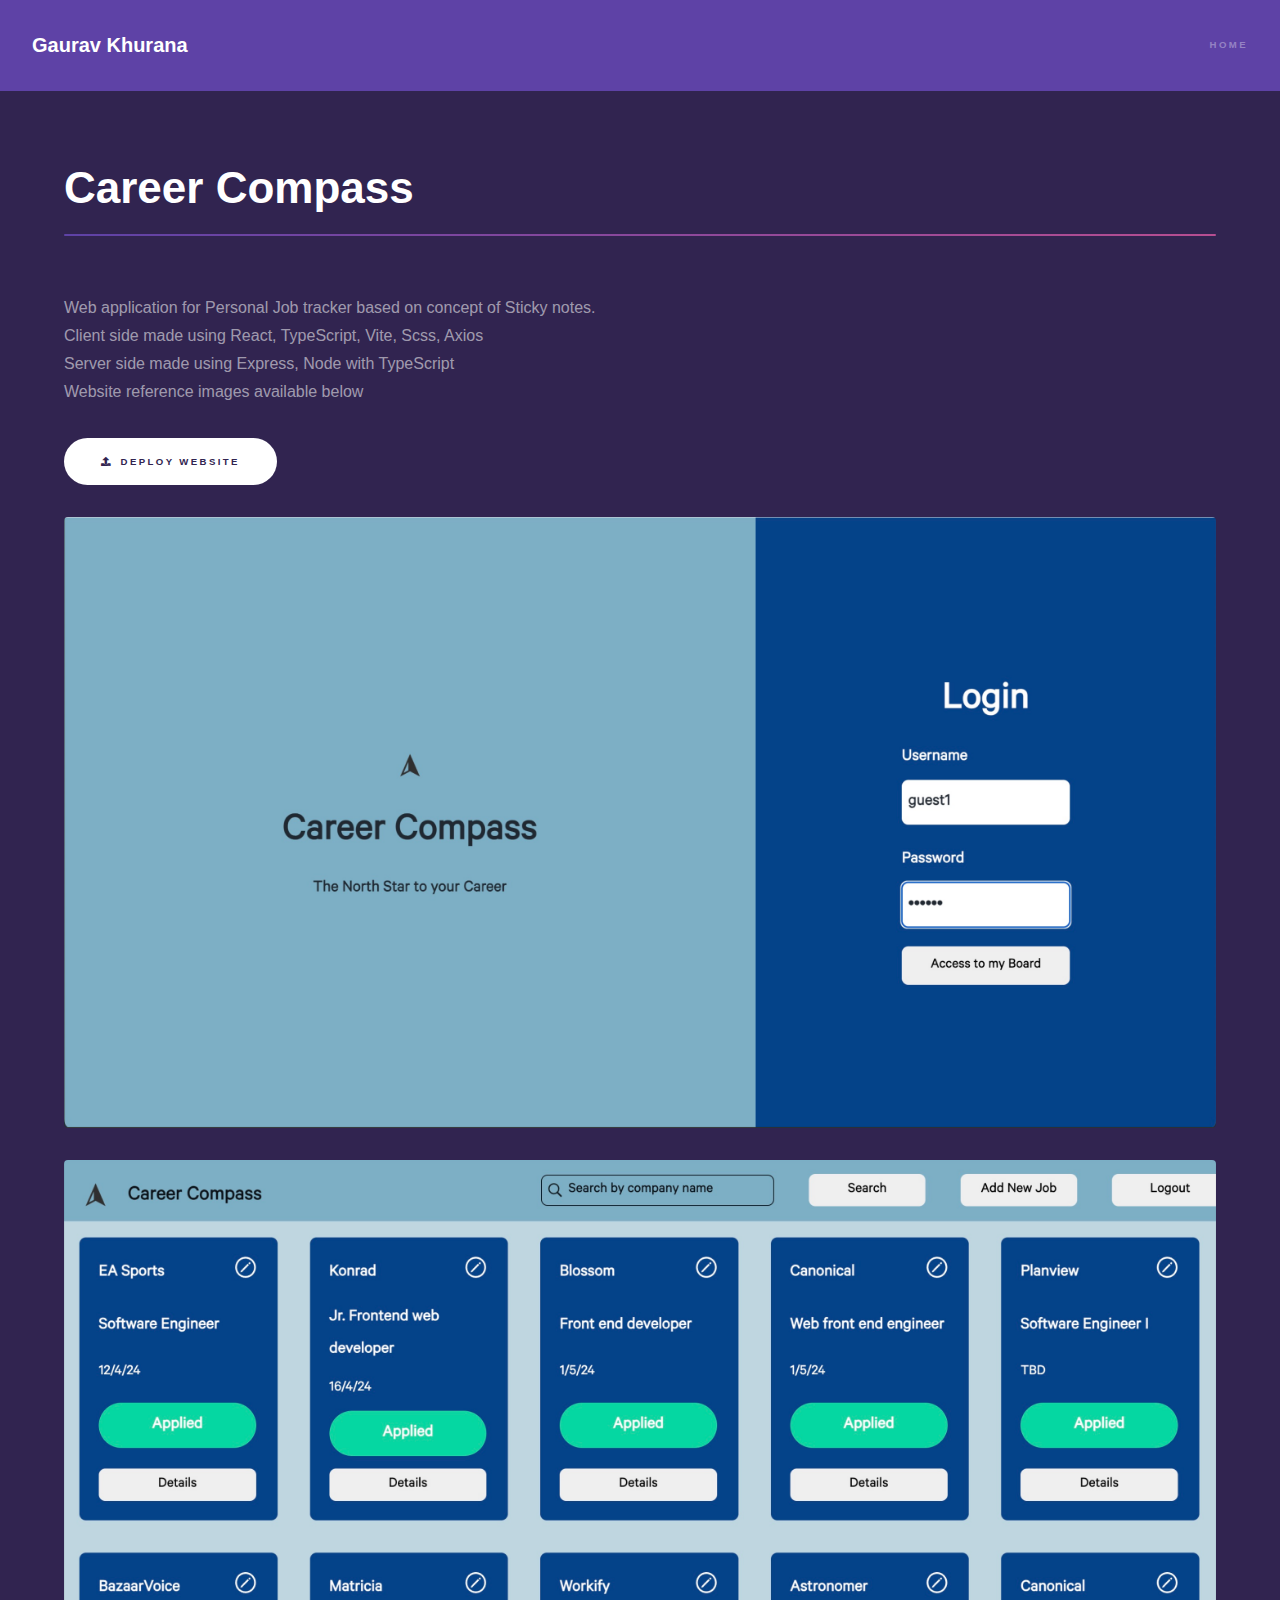
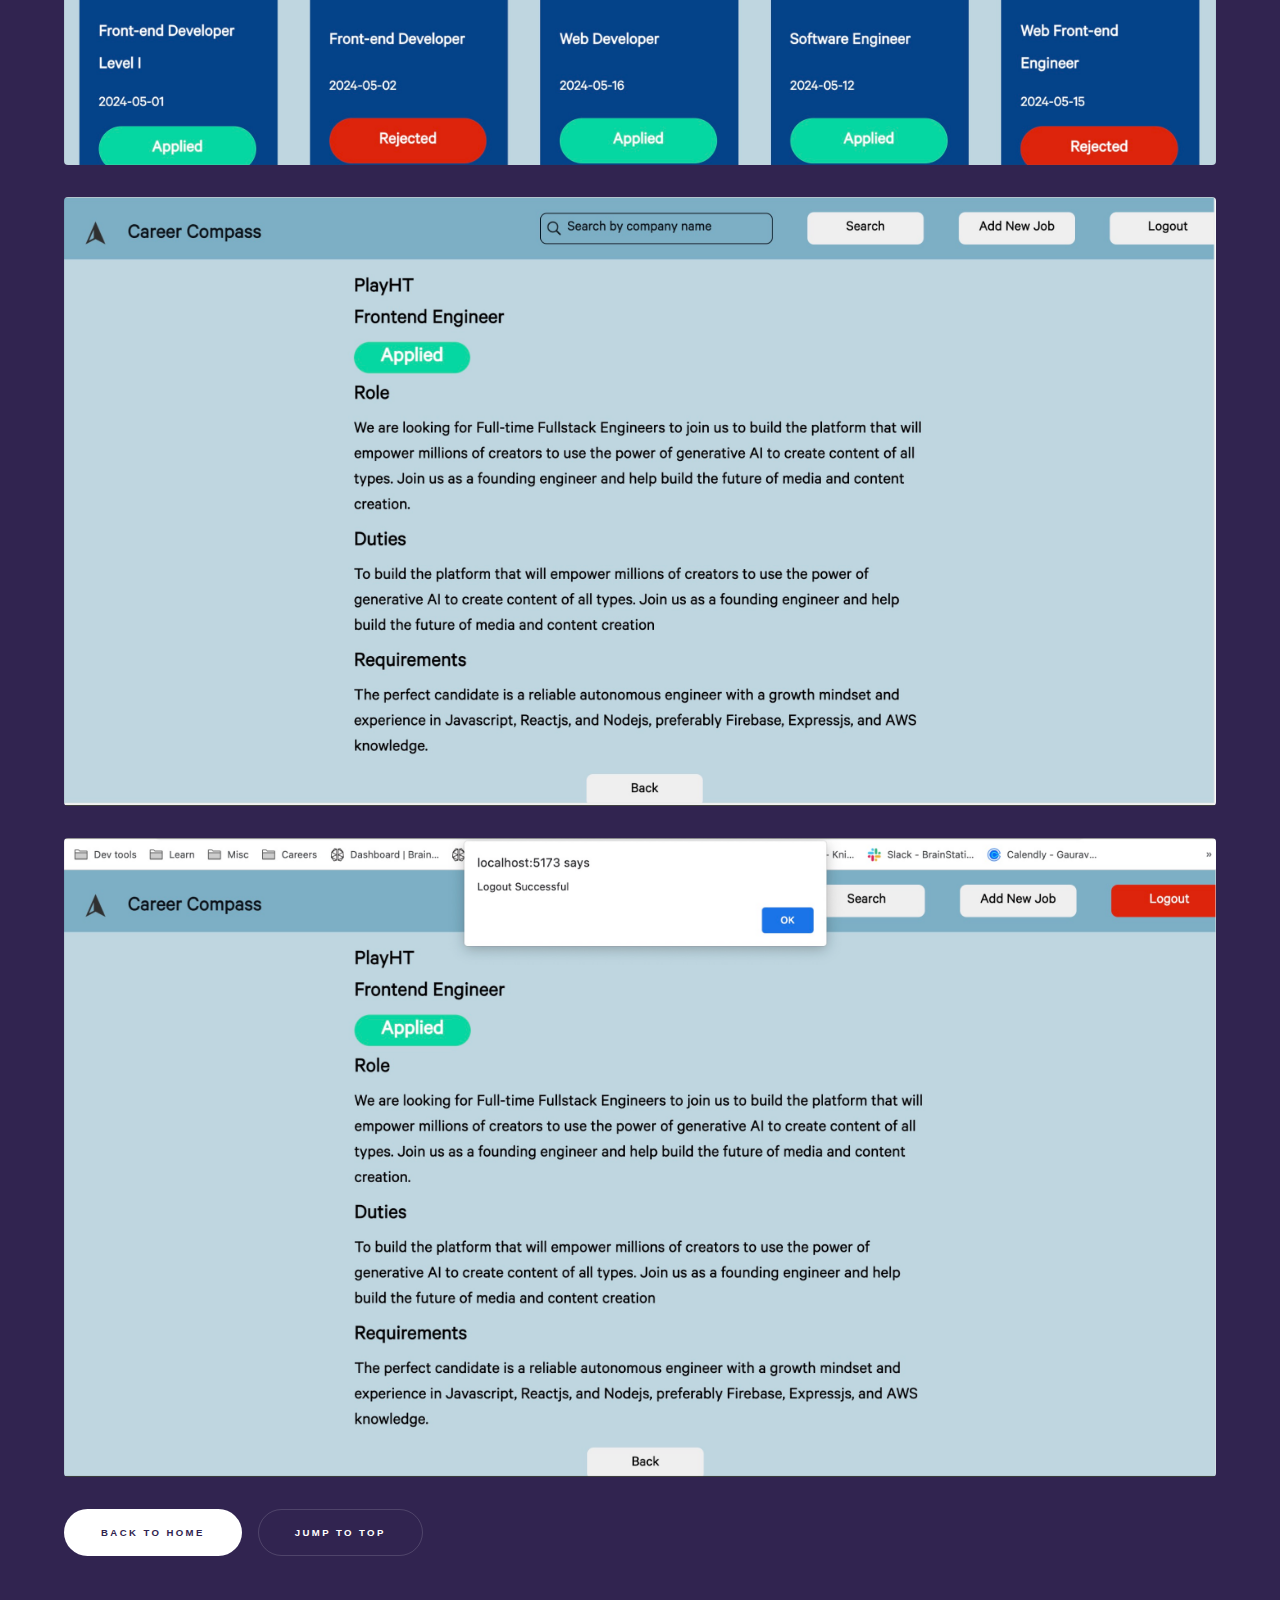
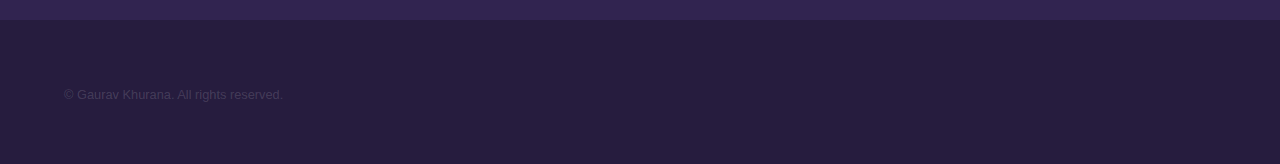
==== careercompass.html @ a0e5a4ed "Career compass details page DONE" ====
<!DOCTYPE html>
<!--
	Hyperspace by HTML5 UP
	html5up.net | @ajlkn
	Free for personal and commercial use under the CCA 3.0 license (html5up.net/license)
-->
<html>
  <head>
    <title>Gaurav Khurana</title>
    <meta charset="utf-8" />
    <meta
      name="viewport"
      content="width=device-width, initial-scale=1, user-scalable=no"
    />
    <link rel="stylesheet" href="assets/css/main.css" />
    <noscript
      ><link rel="stylesheet" href="assets/css/noscript.css"
    /></noscript>
  </head>
  <body class="is-preload">
    <!-- Header -->
    <header id="header">
      <a href="index.html" class="title">Gaurav Khurana</a>
      <nav>
        <ul>
          <li><a href="index.html">Home</a></li>
          <!-- <li><a href="generic.html" class="active">Generic</a></li>
          <li><a href="elements.html">Elements</a></li> -->
        </ul>
      </nav>
    </header>

    <!-- Wrapper -->
    <div id="wrapper">
      <!-- Main -->
      <section id="main" class="wrapper">
        <div class="inner">
          <h1 class="major">Career Compass</h1>
          <p>
            Web application for Personal Job tracker based on concept of Sticky
            notes. <br />
            Client side made using React, TypeScript, Vite, Scss, Axios<br />
            Server side made using Express, Node with TypeScript <br />
            Website reference images available below
            <!-- Viewable at https://thegamevault-nextjs.netlify.app/ -->
          </p>
          <!-- <p>
            Interdum et malesuada fames ac ante ipsum primis in faucibus.
            Pellentesque venenatis dolor imperdiet dolor mattis sagittis.
            Praesent rutrum sem diam, vitae egestas enim auctor sit amet.
            Pellentesque leo mauris, consectetur id ipsum sit amet, fersapien
            risus, commodo eget turpis at, elementum convallis elit.
            Pellentesque enim turpis, hendrerit tristique lorem ipsum dolor.
          </p> -->
          <ul class="actions">
            <!-- <li><a href="#" class="button primary icon solid fa-download">Icon</a></li> -->
            <li>
              <a href="#" class="button primary icon solid fa-upload"
                >Deploy Website</a
              >
            </li>
            <!-- <li><a href="#" class="button icon solid fa-save">Icon</a></li> -->
          </ul>
          <span class="image fit">
            <img
              src="images/CareerCompass Landing Page.png"
              alt="Career Compass Landing Page"
            />
          </span>
          <span class="image fit">
            <img
              src="images/CareerCompass Dashboard Page.png"
              alt="Career Compass Dashboard Page"
            />
          </span>
          <span class="image fit">
            <img
              src="images/CareerCompass Job Details Page.png"
              alt="Career Compass Job Details Page"
            />
          </span>
          <span class="image fit">
            <img
              src="images/CareerCompass Signout.png"
              alt="Career Compass Signout popup"
            />
          </span>
          <!-- <span class="image fit">
            <img
              src="images/TGV Xbox Product page 1.png"
              alt="TGV Xbox Product Page"
            />
          </span>
          <span class="image fit">
            <img
              src="images/TGV Xbox Product page 2.png"
              alt="TGV Xbox Product Page"
            />
          </span>
          <span class="image fit">
            <img
              src="images/TGV Product Details Page 1.png"
              alt="TGV Game Details Page"
            />
          </span>
          <span class="image fit">
            <img
              src="images/TGV Product Details Page 2.png"
              alt="TGV Game Details Page"
            />
          </span>
          <span class="image fit">
            <img src="images/TGV Checkout Page.png" alt="TGV Checkout Page" />
          </span>
          <span class="image fit">
            <img
              src="images/TGV Order Confirmation Page.png"
              alt="TGV Order Confirmation Page"
            />
          </span> -->

          <ul class="actions">
            <li>
              <a href="/index.html" class="button primary">Back to Home</a>
            </li>
            <li><a href="#main" class="button">Jump to Top</a></li>
          </ul>
        </div>
      </section>
    </div>

    <!-- Footer -->
    <footer id="footer" class="wrapper alt">
      <div class="inner">
        <ul class="menu">
          <li>&copy; Gaurav Khurana. All rights reserved.</li>
          <!-- <li>Design: <a href="http://html5up.net">HTML5 UP</a></li> -->
        </ul>
      </div>
    </footer>

    <!-- Scripts -->
    <script src="assets/js/jquery.min.js"></script>
    <script src="assets/js/jquery.scrollex.min.js"></script>
    <script src="assets/js/jquery.scrolly.min.js"></script>
    <script src="assets/js/browser.min.js"></script>
    <script src="assets/js/breakpoints.min.js"></script>
    <script src="assets/js/util.js"></script>
    <script src="assets/js/main.js"></script>
  </body>
</html>
---- assets/css/main.css ----
@import url(fontawesome-all.min.css);

/*
	Hyperspace by HTML5 UP
	html5up.net | @ajlkn
	Free for personal and commercial use under the CCA 3.0 license (html5up.net/license)
*/

html,
body,
div,
span,
applet,
object,
iframe,
h1,
h2,
h3,
h4,
h5,
h6,
p,
blockquote,
pre,
a,
abbr,
acronym,
address,
big,
cite,
code,
del,
dfn,
em,
img,
ins,
kbd,
q,
s,
samp,
small,
strike,
strong,
sub,
sup,
tt,
var,
b,
u,
i,
center,
dl,
dt,
dd,
ol,
ul,
li,
fieldset,
form,
label,
legend,
table,
caption,
tbody,
tfoot,
thead,
tr,
th,
td,
article,
aside,
canvas,
details,
embed,
figure,
figcaption,
footer,
header,
hgroup,
menu,
nav,
output,
ruby,
section,
summary,
time,
mark,
audio,
video {
  margin: 0;
  padding: 0;
  border: 0;
  font-size: 100%;
  font: inherit;
  vertical-align: baseline;
}

article,
aside,
details,
figcaption,
figure,
footer,
header,
hgroup,
menu,
nav,
section {
  display: block;
}

body {
  line-height: 1;
}

ol,
ul {
  list-style: none;
}

blockquote,
q {
  quotes: none;
}

blockquote:before,
blockquote:after,
q:before,
q:after {
  content: "";
  content: none;
}

table {
  border-collapse: collapse;
  border-spacing: 0;
}

body {
  -webkit-text-size-adjust: none;
}

mark {
  background-color: transparent;
  color: inherit;
}

input::-moz-focus-inner {
  border: 0;
  padding: 0;
}

input,
select,
textarea {
  -moz-appearance: none;
  -webkit-appearance: none;
  -ms-appearance: none;
  appearance: none;
}

/* Basic */

@-ms-viewport {
  width: device-width;
}

body {
  -ms-overflow-style: scrollbar;
}

@media screen and (max-width: 480px) {
  html,
  body {
    min-width: 320px;
  }
}

html {
  box-sizing: border-box;
}

*,
*:before,
*:after {
  box-sizing: inherit;
}

body {
  background: #312450;
}

body.is-preload *,
body.is-preload *:before,
body.is-preload *:after {
  -moz-animation: none !important;
  -webkit-animation: none !important;
  -ms-animation: none !important;
  animation: none !important;
  -moz-transition: none !important;
  -webkit-transition: none !important;
  -ms-transition: none !important;
  transition: none !important;
}

/* Type */

body,
input,
select,
textarea {
  color: rgba(255, 255, 255, 0.55);
  font-family: Arial, Helvetica, sans-serif;
  font-size: 16.5pt;
  font-weight: normal;
  line-height: 1.75;
}

@media screen and (max-width: 1680px) {
  body,
  input,
  select,
  textarea {
    font-size: 13pt;
  }
}

@media screen and (max-width: 1280px) {
  body,
  input,
  select,
  textarea {
    font-size: 12pt;
  }
}

@media screen and (max-width: 360px) {
  body,
  input,
  select,
  textarea {
    font-size: 11pt;
  }
}

a {
  -moz-transition: color 0.2s ease, border-bottom-color 0.2s ease;
  -webkit-transition: color 0.2s ease, border-bottom-color 0.2s ease;
  -ms-transition: color 0.2s ease, border-bottom-color 0.2s ease;
  transition: color 0.2s ease, border-bottom-color 0.2s ease;
  border-bottom: dotted 1px rgba(255, 255, 255, 0.35);
  color: inherit;
  text-decoration: none;
}

a:hover {
  border-bottom-color: transparent;
  color: #ffffff;
}

strong,
b {
  color: #ffffff;
  font-weight: bold;
}

em,
i {
  font-style: italic;
}

p {
  margin: 0 0 2em 0;
}

h1,
h2,
h3,
h4,
h5,
h6 {
  color: #ffffff;
  font-weight: bold;
  line-height: 1.5;
  margin: 0 0 0.5em 0;
}

h1 a,
h2 a,
h3 a,
h4 a,
h5 a,
h6 a {
  color: inherit;
  text-decoration: none;
}

h1 {
  font-size: 2.75em;
}

h1.major {
  margin: 0 0 1.3em 0;
  position: relative;
  padding-bottom: 0.35em;
}

h1.major:after {
  background-image: -moz-linear-gradient(to right, #5e42a6, #b74e91);
  background-image: -webkit-linear-gradient(to right, #5e42a6, #b74e91);
  background-image: -ms-linear-gradient(to right, #5e42a6, #b74e91);
  background-image: linear-gradient(to right, #5e42a6, #b74e91);
  -moz-transition: max-width 0.2s ease;
  -webkit-transition: max-width 0.2s ease;
  -ms-transition: max-width 0.2s ease;
  transition: max-width 0.2s ease;
  border-radius: 0.2em;
  bottom: 0;
  content: "";
  height: 0.05em;
  position: absolute;
  right: 0;
  width: 100%;
}

h2 {
  font-size: 1.75em;
}

h3 {
  font-size: 1.1em;
}

h4 {
  font-size: 1em;
}

h5 {
  font-size: 0.8em;
}

h6 {
  font-size: 0.6em;
}

@media screen and (max-width: 736px) {
  h1 {
    font-size: 2em;
  }

  h2 {
    font-size: 1.25em;
  }

  h3 {
    font-size: 1em;
  }

  h4 {
    font-size: 0.8em;
  }

  h5 {
    font-size: 0.6em;
  }

  h6 {
    font-size: 0.6em;
  }
}

sub {
  font-size: 0.8em;
  position: relative;
  top: 0.5em;
}

sup {
  font-size: 0.8em;
  position: relative;
  top: -0.5em;
}

blockquote {
  border-left: solid 4px rgba(255, 255, 255, 0.15);
  font-style: italic;
  margin: 0 0 2em 0;
  padding: 0.5em 0 0.5em 2em;
}

code {
  background: rgba(255, 255, 255, 0.05);
  border-radius: 0.25em;
  border: solid 1px rgba(255, 255, 255, 0.15);
  font-family: "Courier New", monospace;
  font-size: 0.9em;
  margin: 0 0.25em;
  padding: 0.25em 0.65em;
}

pre {
  -webkit-overflow-scrolling: touch;
  font-family: "Courier New", monospace;
  font-size: 0.9em;
  margin: 0 0 2em 0;
}

pre code {
  display: block;
  line-height: 1.75em;
  padding: 1em 1.5em;
  overflow-x: auto;
}

hr {
  border: 0;
  border-bottom: solid 1px rgba(255, 255, 255, 0.15);
  margin: 2em 0;
}

hr.major {
  margin: 3em 0;
}

.align-left {
  text-align: left;
}

.align-center {
  text-align: center;
}

.align-right {
  text-align: right;
}

/* Row */

.row {
  display: flex;
  flex-wrap: wrap;
  box-sizing: border-box;
  align-items: stretch;
}

.row > * {
  box-sizing: border-box;
}

.row.gtr-uniform > * > :last-child {
  margin-bottom: 0;
}

.row.aln-left {
  justify-content: flex-start;
}

.row.aln-center {
  justify-content: center;
}

.row.aln-right {
  justify-content: flex-end;
}

.row.aln-top {
  align-items: flex-start;
}

.row.aln-middle {
  align-items: center;
}

.row.aln-bottom {
  align-items: flex-end;
}

.row > .imp {
  order: -1;
}

.row > .col-1 {
  width: 8.33333%;
}

.row > .off-1 {
  margin-left: 8.33333%;
}

.row > .col-2 {
  width: 16.66667%;
}

.row > .off-2 {
  margin-left: 16.66667%;
}

.row > .col-3 {
  width: 25%;
}

.row > .off-3 {
  margin-left: 25%;
}

.row > .col-4 {
  width: 33.33333%;
}

.row > .off-4 {
  margin-left: 33.33333%;
}

.row > .col-5 {
  width: 41.66667%;
}

.row > .off-5 {
  margin-left: 41.66667%;
}

.row > .col-6 {
  width: 50%;
}

.row > .off-6 {
  margin-left: 50%;
}

.row > .col-7 {
  width: 58.33333%;
}

.row > .off-7 {
  margin-left: 58.33333%;
}

.row > .col-8 {
  width: 66.66667%;
}

.row > .off-8 {
  margin-left: 66.66667%;
}

.row > .col-9 {
  width: 75%;
}

.row > .off-9 {
  margin-left: 75%;
}

.row > .col-10 {
  width: 83.33333%;
}

.row > .off-10 {
  margin-left: 83.33333%;
}

.row > .col-11 {
  width: 91.66667%;
}

.row > .off-11 {
  margin-left: 91.66667%;
}

.row > .col-12 {
  width: 100%;
}

.row > .off-12 {
  margin-left: 100%;
}

.row.gtr-0 {
  margin-top: 0;
  margin-left: 0em;
}

.row.gtr-0 > * {
  padding: 0 0 0 0em;
}

.row.gtr-0.gtr-uniform {
  margin-top: 0em;
}

.row.gtr-0.gtr-uniform > * {
  padding-top: 0em;
}

.row.gtr-25 {
  margin-top: 0;
  margin-left: -0.375em;
}

.row.gtr-25 > * {
  padding: 0 0 0 0.375em;
}

.row.gtr-25.gtr-uniform {
  margin-top: -0.375em;
}

.row.gtr-25.gtr-uniform > * {
  padding-top: 0.375em;
}

.row.gtr-50 {
  margin-top: 0;
  margin-left: -0.75em;
}

.row.gtr-50 > * {
  padding: 0 0 0 0.75em;
}

.row.gtr-50.gtr-uniform {
  margin-top: -0.75em;
}

.row.gtr-50.gtr-uniform > * {
  padding-top: 0.75em;
}

.row {
  margin-top: 0;
  margin-left: -1.5em;
}

.row > * {
  padding: 0 0 0 1.5em;
}

.row.gtr-uniform {
  margin-top: -1.5em;
}

.row.gtr-uniform > * {
  padding-top: 1.5em;
}

.row.gtr-150 {
  margin-top: 0;
  margin-left: -2.25em;
}

.row.gtr-150 > * {
  padding: 0 0 0 2.25em;
}

.row.gtr-150.gtr-uniform {
  margin-top: -2.25em;
}

.row.gtr-150.gtr-uniform > * {
  padding-top: 2.25em;
}

.row.gtr-200 {
  margin-top: 0;
  margin-left: -3em;
}

.row.gtr-200 > * {
  padding: 0 0 0 3em;
}

.row.gtr-200.gtr-uniform {
  margin-top: -3em;
}

.row.gtr-200.gtr-uniform > * {
  padding-top: 3em;
}

@media screen and (max-width: 1680px) {
  .row {
    display: flex;
    flex-wrap: wrap;
    box-sizing: border-box;
    align-items: stretch;
  }

  .row > * {
    box-sizing: border-box;
  }

  .row.gtr-uniform > * > :last-child {
    margin-bottom: 0;
  }

  .row.aln-left {
    justify-content: flex-start;
  }

  .row.aln-center {
    justify-content: center;
  }

  .row.aln-right {
    justify-content: flex-end;
  }

  .row.aln-top {
    align-items: flex-start;
  }

  .row.aln-middle {
    align-items: center;
  }

  .row.aln-bottom {
    align-items: flex-end;
  }

  .row > .imp-xlarge {
    order: -1;
  }

  .row > .col-1-xlarge {
    width: 8.33333%;
  }

  .row > .off-1-xlarge {
    margin-left: 8.33333%;
  }

  .row > .col-2-xlarge {
    width: 16.66667%;
  }

  .row > .off-2-xlarge {
    margin-left: 16.66667%;
  }

  .row > .col-3-xlarge {
    width: 25%;
  }

  .row > .off-3-xlarge {
    margin-left: 25%;
  }

  .row > .col-4-xlarge {
    width: 33.33333%;
  }

  .row > .off-4-xlarge {
    margin-left: 33.33333%;
  }

  .row > .col-5-xlarge {
    width: 41.66667%;
  }

  .row > .off-5-xlarge {
    margin-left: 41.66667%;
  }

  .row > .col-6-xlarge {
    width: 50%;
  }

  .row > .off-6-xlarge {
    margin-left: 50%;
  }

  .row > .col-7-xlarge {
    width: 58.33333%;
  }

  .row > .off-7-xlarge {
    margin-left: 58.33333%;
  }

  .row > .col-8-xlarge {
    width: 66.66667%;
  }

  .row > .off-8-xlarge {
    margin-left: 66.66667%;
  }

  .row > .col-9-xlarge {
    width: 75%;
  }

  .row > .off-9-xlarge {
    margin-left: 75%;
  }

  .row > .col-10-xlarge {
    width: 83.33333%;
  }

  .row > .off-10-xlarge {
    margin-left: 83.33333%;
  }

  .row > .col-11-xlarge {
    width: 91.66667%;
  }

  .row > .off-11-xlarge {
    margin-left: 91.66667%;
  }

  .row > .col-12-xlarge {
    width: 100%;
  }

  .row > .off-12-xlarge {
    margin-left: 100%;
  }

  .row.gtr-0 {
    margin-top: 0;
    margin-left: 0em;
  }

  .row.gtr-0 > * {
    padding: 0 0 0 0em;
  }

  .row.gtr-0.gtr-uniform {
    margin-top: 0em;
  }

  .row.gtr-0.gtr-uniform > * {
    padding-top: 0em;
  }

  .row.gtr-25 {
    margin-top: 0;
    margin-left: -0.375em;
  }

  .row.gtr-25 > * {
    padding: 0 0 0 0.375em;
  }

  .row.gtr-25.gtr-uniform {
    margin-top: -0.375em;
  }

  .row.gtr-25.gtr-uniform > * {
    padding-top: 0.375em;
  }

  .row.gtr-50 {
    margin-top: 0;
    margin-left: -0.75em;
  }

  .row.gtr-50 > * {
    padding: 0 0 0 0.75em;
  }

  .row.gtr-50.gtr-uniform {
    margin-top: -0.75em;
  }

  .row.gtr-50.gtr-uniform > * {
    padding-top: 0.75em;
  }

  .row {
    margin-top: 0;
    margin-left: -1.5em;
  }

  .row > * {
    padding: 0 0 0 1.5em;
  }

  .row.gtr-uniform {
    margin-top: -1.5em;
  }

  .row.gtr-uniform > * {
    padding-top: 1.5em;
  }

  .row.gtr-150 {
    margin-top: 0;
    margin-left: -2.25em;
  }

  .row.gtr-150 > * {
    padding: 0 0 0 2.25em;
  }

  .row.gtr-150.gtr-uniform {
    margin-top: -2.25em;
  }

  .row.gtr-150.gtr-uniform > * {
    padding-top: 2.25em;
  }

  .row.gtr-200 {
    margin-top: 0;
    margin-left: -3em;
  }

  .row.gtr-200 > * {
    padding: 0 0 0 3em;
  }

  .row.gtr-200.gtr-uniform {
    margin-top: -3em;
  }

  .row.gtr-200.gtr-uniform > * {
    padding-top: 3em;
  }
}

@media screen and (max-width: 1280px) {
  .row {
    display: flex;
    flex-wrap: wrap;
    box-sizing: border-box;
    align-items: stretch;
  }

  .row > * {
    box-sizing: border-box;
  }

  .row.gtr-uniform > * > :last-child {
    margin-bottom: 0;
  }

  .row.aln-left {
    justify-content: flex-start;
  }

  .row.aln-center {
    justify-content: center;
  }

  .row.aln-right {
    justify-content: flex-end;
  }

  .row.aln-top {
    align-items: flex-start;
  }

  .row.aln-middle {
    align-items: center;
  }

  .row.aln-bottom {
    align-items: flex-end;
  }

  .row > .imp-large {
    order: -1;
  }

  .row > .col-1-large {
    width: 8.33333%;
  }

  .row > .off-1-large {
    margin-left: 8.33333%;
  }

  .row > .col-2-large {
    width: 16.66667%;
  }

  .row > .off-2-large {
    margin-left: 16.66667%;
  }

  .row > .col-3-large {
    width: 25%;
  }

  .row > .off-3-large {
    margin-left: 25%;
  }

  .row > .col-4-large {
    width: 33.33333%;
  }

  .row > .off-4-large {
    margin-left: 33.33333%;
  }

  .row > .col-5-large {
    width: 41.66667%;
  }

  .row > .off-5-large {
    margin-left: 41.66667%;
  }

  .row > .col-6-large {
    width: 50%;
  }

  .row > .off-6-large {
    margin-left: 50%;
  }

  .row > .col-7-large {
    width: 58.33333%;
  }

  .row > .off-7-large {
    margin-left: 58.33333%;
  }

  .row > .col-8-large {
    width: 66.66667%;
  }

  .row > .off-8-large {
    margin-left: 66.66667%;
  }

  .row > .col-9-large {
    width: 75%;
  }

  .row > .off-9-large {
    margin-left: 75%;
  }

  .row > .col-10-large {
    width: 83.33333%;
  }

  .row > .off-10-large {
    margin-left: 83.33333%;
  }

  .row > .col-11-large {
    width: 91.66667%;
  }

  .row > .off-11-large {
    margin-left: 91.66667%;
  }

  .row > .col-12-large {
    width: 100%;
  }

  .row > .off-12-large {
    margin-left: 100%;
  }

  .row.gtr-0 {
    margin-top: 0;
    margin-left: 0em;
  }

  .row.gtr-0 > * {
    padding: 0 0 0 0em;
  }

  .row.gtr-0.gtr-uniform {
    margin-top: 0em;
  }

  .row.gtr-0.gtr-uniform > * {
    padding-top: 0em;
  }

  .row.gtr-25 {
    margin-top: 0;
    margin-left: -0.375em;
  }

  .row.gtr-25 > * {
    padding: 0 0 0 0.375em;
  }

  .row.gtr-25.gtr-uniform {
    margin-top: -0.375em;
  }

  .row.gtr-25.gtr-uniform > * {
    padding-top: 0.375em;
  }

  .row.gtr-50 {
    margin-top: 0;
    margin-left: -0.75em;
  }

  .row.gtr-50 > * {
    padding: 0 0 0 0.75em;
  }

  .row.gtr-50.gtr-uniform {
    margin-top: -0.75em;
  }

  .row.gtr-50.gtr-uniform > * {
    padding-top: 0.75em;
  }

  .row {
    margin-top: 0;
    margin-left: -1.5em;
  }

  .row > * {
    padding: 0 0 0 1.5em;
  }

  .row.gtr-uniform {
    margin-top: -1.5em;
  }

  .row.gtr-uniform > * {
    padding-top: 1.5em;
  }

  .row.gtr-150 {
    margin-top: 0;
    margin-left: -2.25em;
  }

  .row.gtr-150 > * {
    padding: 0 0 0 2.25em;
  }

  .row.gtr-150.gtr-uniform {
    margin-top: -2.25em;
  }

  .row.gtr-150.gtr-uniform > * {
    padding-top: 2.25em;
  }

  .row.gtr-200 {
    margin-top: 0;
    margin-left: -3em;
  }

  .row.gtr-200 > * {
    padding: 0 0 0 3em;
  }

  .row.gtr-200.gtr-uniform {
    margin-top: -3em;
  }

  .row.gtr-200.gtr-uniform > * {
    padding-top: 3em;
  }
}

@media screen and (max-width: 980px) {
  .row {
    display: flex;
    flex-wrap: wrap;
    box-sizing: border-box;
    align-items: stretch;
  }

  .row > * {
    box-sizing: border-box;
  }

  .row.gtr-uniform > * > :last-child {
    margin-bottom: 0;
  }

  .row.aln-left {
    justify-content: flex-start;
  }

  .row.aln-center {
    justify-content: center;
  }

  .row.aln-right {
    justify-content: flex-end;
  }

  .row.aln-top {
    align-items: flex-start;
  }

  .row.aln-middle {
    align-items: center;
  }

  .row.aln-bottom {
    align-items: flex-end;
  }

  .row > .imp-medium {
    order: -1;
  }

  .row > .col-1-medium {
    width: 8.33333%;
  }

  .row > .off-1-medium {
    margin-left: 8.33333%;
  }

  .row > .col-2-medium {
    width: 16.66667%;
  }

  .row > .off-2-medium {
    margin-left: 16.66667%;
  }

  .row > .col-3-medium {
    width: 25%;
  }

  .row > .off-3-medium {
    margin-left: 25%;
  }

  .row > .col-4-medium {
    width: 33.33333%;
  }

  .row > .off-4-medium {
    margin-left: 33.33333%;
  }

  .row > .col-5-medium {
    width: 41.66667%;
  }

  .row > .off-5-medium {
    margin-left: 41.66667%;
  }

  .row > .col-6-medium {
    width: 50%;
  }

  .row > .off-6-medium {
    margin-left: 50%;
  }

  .row > .col-7-medium {
    width: 58.33333%;
  }

  .row > .off-7-medium {
    margin-left: 58.33333%;
  }

  .row > .col-8-medium {
    width: 66.66667%;
  }

  .row > .off-8-medium {
    margin-left: 66.66667%;
  }

  .row > .col-9-medium {
    width: 75%;
  }

  .row > .off-9-medium {
    margin-left: 75%;
  }

  .row > .col-10-medium {
    width: 83.33333%;
  }

  .row > .off-10-medium {
    margin-left: 83.33333%;
  }

  .row > .col-11-medium {
    width: 91.66667%;
  }

  .row > .off-11-medium {
    margin-left: 91.66667%;
  }

  .row > .col-12-medium {
    width: 100%;
  }

  .row > .off-12-medium {
    margin-left: 100%;
  }

  .row.gtr-0 {
    margin-top: 0;
    margin-left: 0em;
  }

  .row.gtr-0 > * {
    padding: 0 0 0 0em;
  }

  .row.gtr-0.gtr-uniform {
    margin-top: 0em;
  }

  .row.gtr-0.gtr-uniform > * {
    padding-top: 0em;
  }

  .row.gtr-25 {
    margin-top: 0;
    margin-left: -0.375em;
  }

  .row.gtr-25 > * {
    padding: 0 0 0 0.375em;
  }

  .row.gtr-25.gtr-uniform {
    margin-top: -0.375em;
  }

  .row.gtr-25.gtr-uniform > * {
    padding-top: 0.375em;
  }

  .row.gtr-50 {
    margin-top: 0;
    margin-left: -0.75em;
  }

  .row.gtr-50 > * {
    padding: 0 0 0 0.75em;
  }

  .row.gtr-50.gtr-uniform {
    margin-top: -0.75em;
  }

  .row.gtr-50.gtr-uniform > * {
    padding-top: 0.75em;
  }

  .row {
    margin-top: 0;
    margin-left: -1.5em;
  }

  .row > * {
    padding: 0 0 0 1.5em;
  }

  .row.gtr-uniform {
    margin-top: -1.5em;
  }

  .row.gtr-uniform > * {
    padding-top: 1.5em;
  }

  .row.gtr-150 {
    margin-top: 0;
    margin-left: -2.25em;
  }

  .row.gtr-150 > * {
    padding: 0 0 0 2.25em;
  }

  .row.gtr-150.gtr-uniform {
    margin-top: -2.25em;
  }

  .row.gtr-150.gtr-uniform > * {
    padding-top: 2.25em;
  }

  .row.gtr-200 {
    margin-top: 0;
    margin-left: -3em;
  }

  .row.gtr-200 > * {
    padding: 0 0 0 3em;
  }

  .row.gtr-200.gtr-uniform {
    margin-top: -3em;
  }

  .row.gtr-200.gtr-uniform > * {
    padding-top: 3em;
  }
}

@media screen and (max-width: 736px) {
  .row {
    display: flex;
    flex-wrap: wrap;
    box-sizing: border-box;
    align-items: stretch;
  }

  .row > * {
    box-sizing: border-box;
  }

  .row.gtr-uniform > * > :last-child {
    margin-bottom: 0;
  }

  .row.aln-left {
    justify-content: flex-start;
  }

  .row.aln-center {
    justify-content: center;
  }

  .row.aln-right {
    justify-content: flex-end;
  }

  .row.aln-top {
    align-items: flex-start;
  }

  .row.aln-middle {
    align-items: center;
  }

  .row.aln-bottom {
    align-items: flex-end;
  }

  .row > .imp-small {
    order: -1;
  }

  .row > .col-1-small {
    width: 8.33333%;
  }

  .row > .off-1-small {
    margin-left: 8.33333%;
  }

  .row > .col-2-small {
    width: 16.66667%;
  }

  .row > .off-2-small {
    margin-left: 16.66667%;
  }

  .row > .col-3-small {
    width: 25%;
  }

  .row > .off-3-small {
    margin-left: 25%;
  }

  .row > .col-4-small {
    width: 33.33333%;
  }

  .row > .off-4-small {
    margin-left: 33.33333%;
  }

  .row > .col-5-small {
    width: 41.66667%;
  }

  .row > .off-5-small {
    margin-left: 41.66667%;
  }

  .row > .col-6-small {
    width: 50%;
  }

  .row > .off-6-small {
    margin-left: 50%;
  }

  .row > .col-7-small {
    width: 58.33333%;
  }

  .row > .off-7-small {
    margin-left: 58.33333%;
  }

  .row > .col-8-small {
    width: 66.66667%;
  }

  .row > .off-8-small {
    margin-left: 66.66667%;
  }

  .row > .col-9-small {
    width: 75%;
  }

  .row > .off-9-small {
    margin-left: 75%;
  }

  .row > .col-10-small {
    width: 83.33333%;
  }

  .row > .off-10-small {
    margin-left: 83.33333%;
  }

  .row > .col-11-small {
    width: 91.66667%;
  }

  .row > .off-11-small {
    margin-left: 91.66667%;
  }

  .row > .col-12-small {
    width: 100%;
  }

  .row > .off-12-small {
    margin-left: 100%;
  }

  .row.gtr-0 {
    margin-top: 0;
    margin-left: 0em;
  }

  .row.gtr-0 > * {
    padding: 0 0 0 0em;
  }

  .row.gtr-0.gtr-uniform {
    margin-top: 0em;
  }

  .row.gtr-0.gtr-uniform > * {
    padding-top: 0em;
  }

  .row.gtr-25 {
    margin-top: 0;
    margin-left: -0.375em;
  }

  .row.gtr-25 > * {
    padding: 0 0 0 0.375em;
  }

  .row.gtr-25.gtr-uniform {
    margin-top: -0.375em;
  }

  .row.gtr-25.gtr-uniform > * {
    padding-top: 0.375em;
  }

  .row.gtr-50 {
    margin-top: 0;
    margin-left: -0.75em;
  }

  .row.gtr-50 > * {
    padding: 0 0 0 0.75em;
  }

  .row.gtr-50.gtr-uniform {
    margin-top: -0.75em;
  }

  .row.gtr-50.gtr-uniform > * {
    padding-top: 0.75em;
  }

  .row {
    margin-top: 0;
    margin-left: -1.5em;
  }

  .row > * {
    padding: 0 0 0 1.5em;
  }

  .row.gtr-uniform {
    margin-top: -1.5em;
  }

  .row.gtr-uniform > * {
    padding-top: 1.5em;
  }

  .row.gtr-150 {
    margin-top: 0;
    margin-left: -2.25em;
  }

  .row.gtr-150 > * {
    padding: 0 0 0 2.25em;
  }

  .row.gtr-150.gtr-uniform {
    margin-top: -2.25em;
  }

  .row.gtr-150.gtr-uniform > * {
    padding-top: 2.25em;
  }

  .row.gtr-200 {
    margin-top: 0;
    margin-left: -3em;
  }

  .row.gtr-200 > * {
    padding: 0 0 0 3em;
  }

  .row.gtr-200.gtr-uniform {
    margin-top: -3em;
  }

  .row.gtr-200.gtr-uniform > * {
    padding-top: 3em;
  }
}

@media screen and (max-width: 480px) {
  .row {
    display: flex;
    flex-wrap: wrap;
    box-sizing: border-box;
    align-items: stretch;
  }

  .row > * {
    box-sizing: border-box;
  }

  .row.gtr-uniform > * > :last-child {
    margin-bottom: 0;
  }

  .row.aln-left {
    justify-content: flex-start;
  }

  .row.aln-center {
    justify-content: center;
  }

  .row.aln-right {
    justify-content: flex-end;
  }

  .row.aln-top {
    align-items: flex-start;
  }

  .row.aln-middle {
    align-items: center;
  }

  .row.aln-bottom {
    align-items: flex-end;
  }

  .row > .imp-xsmall {
    order: -1;
  }

  .row > .col-1-xsmall {
    width: 8.33333%;
  }

  .row > .off-1-xsmall {
    margin-left: 8.33333%;
  }

  .row > .col-2-xsmall {
    width: 16.66667%;
  }

  .row > .off-2-xsmall {
    margin-left: 16.66667%;
  }

  .row > .col-3-xsmall {
    width: 25%;
  }

  .row > .off-3-xsmall {
    margin-left: 25%;
  }

  .row > .col-4-xsmall {
    width: 33.33333%;
  }

  .row > .off-4-xsmall {
    margin-left: 33.33333%;
  }

  .row > .col-5-xsmall {
    width: 41.66667%;
  }

  .row > .off-5-xsmall {
    margin-left: 41.66667%;
  }

  .row > .col-6-xsmall {
    width: 50%;
  }

  .row > .off-6-xsmall {
    margin-left: 50%;
  }

  .row > .col-7-xsmall {
    width: 58.33333%;
  }

  .row > .off-7-xsmall {
    margin-left: 58.33333%;
  }

  .row > .col-8-xsmall {
    width: 66.66667%;
  }

  .row > .off-8-xsmall {
    margin-left: 66.66667%;
  }

  .row > .col-9-xsmall {
    width: 75%;
  }

  .row > .off-9-xsmall {
    margin-left: 75%;
  }

  .row > .col-10-xsmall {
    width: 83.33333%;
  }

  .row > .off-10-xsmall {
    margin-left: 83.33333%;
  }

  .row > .col-11-xsmall {
    width: 91.66667%;
  }

  .row > .off-11-xsmall {
    margin-left: 91.66667%;
  }

  .row > .col-12-xsmall {
    width: 100%;
  }

  .row > .off-12-xsmall {
    margin-left: 100%;
  }

  .row.gtr-0 {
    margin-top: 0;
    margin-left: 0em;
  }

  .row.gtr-0 > * {
    padding: 0 0 0 0em;
  }

  .row.gtr-0.gtr-uniform {
    margin-top: 0em;
  }

  .row.gtr-0.gtr-uniform > * {
    padding-top: 0em;
  }

  .row.gtr-25 {
    margin-top: 0;
    margin-left: -0.375em;
  }

  .row.gtr-25 > * {
    padding: 0 0 0 0.375em;
  }

  .row.gtr-25.gtr-uniform {
    margin-top: -0.375em;
  }

  .row.gtr-25.gtr-uniform > * {
    padding-top: 0.375em;
  }

  .row.gtr-50 {
    margin-top: 0;
    margin-left: -0.75em;
  }

  .row.gtr-50 > * {
    padding: 0 0 0 0.75em;
  }

  .row.gtr-50.gtr-uniform {
    margin-top: -0.75em;
  }

  .row.gtr-50.gtr-uniform > * {
    padding-top: 0.75em;
  }

  .row {
    margin-top: 0;
    margin-left: -1.5em;
  }

  .row > * {
    padding: 0 0 0 1.5em;
  }

  .row.gtr-uniform {
    margin-top: -1.5em;
  }

  .row.gtr-uniform > * {
    padding-top: 1.5em;
  }

  .row.gtr-150 {
    margin-top: 0;
    margin-left: -2.25em;
  }

  .row.gtr-150 > * {
    padding: 0 0 0 2.25em;
  }

  .row.gtr-150.gtr-uniform {
    margin-top: -2.25em;
  }

  .row.gtr-150.gtr-uniform > * {
    padding-top: 2.25em;
  }

  .row.gtr-200 {
    margin-top: 0;
    margin-left: -3em;
  }

  .row.gtr-200 > * {
    padding: 0 0 0 3em;
  }

  .row.gtr-200.gtr-uniform {
    margin-top: -3em;
  }

  .row.gtr-200.gtr-uniform > * {
    padding-top: 3em;
  }
}

/* Box */

.box {
  border-radius: 0.25em;
  border: solid 1px rgba(255, 255, 255, 0.15);
  margin-bottom: 2em;
  padding: 1.5em;
}

.box > :last-child,
.box > :last-child > :last-child,
.box > :last-child > :last-child > :last-child {
  margin-bottom: 0;
}

.box.alt {
  border: 0;
  border-radius: 0;
  padding: 0;
}

/* Button */

input[type="submit"],
input[type="reset"],
input[type="button"],
button,
.button {
  -moz-appearance: none;
  -webkit-appearance: none;
  -ms-appearance: none;
  appearance: none;
  -moz-transition: border-color 0.2s ease;
  -webkit-transition: border-color 0.2s ease;
  -ms-transition: border-color 0.2s ease;
  transition: border-color 0.2s ease;
  background-color: transparent;
  border: solid 1px !important;
  border-color: rgba(255, 255, 255, 0.15) !important;
  border-radius: 3em;
  color: #ffffff !important;
  cursor: pointer;
  display: inline-block;
  font-size: 0.6em;
  font-weight: bold;
  height: calc(4.75em + 2px);
  letter-spacing: 0.25em;
  line-height: 4.75em;
  outline: 0;
  padding: 0 3.75em;
  position: relative;
  text-align: center;
  text-decoration: none;
  text-transform: uppercase;
  white-space: nowrap;
}

input[type="submit"]:after,
input[type="reset"]:after,
input[type="button"]:after,
button:after,
.button:after {
  -moz-transform: scale(0.25);
  -webkit-transform: scale(0.25);
  -ms-transform: scale(0.25);
  transform: scale(0.25);
  pointer-events: none;
  -moz-transition: opacity 0.2s ease, -moz-transform 0.2s ease;
  -webkit-transition: opacity 0.2s ease, -webkit-transform 0.2s ease;
  -ms-transition: opacity 0.2s ease, -ms-transform 0.2s ease;
  transition: opacity 0.2s ease, transform 0.2s ease;
  background: #ffffff;
  border-radius: 3em;
  content: "";
  height: 100%;
  left: 0;
  opacity: 0;
  position: absolute;
  top: 0;
  width: 100%;
}

input[type="submit"].icon:before,
input[type="reset"].icon:before,
input[type="button"].icon:before,
button.icon:before,
.button.icon:before {
  margin-right: 0.75em;
}

input[type="submit"].fit,
input[type="reset"].fit,
input[type="button"].fit,
button.fit,
.button.fit {
  width: 100%;
}

input[type="submit"].small,
input[type="reset"].small,
input[type="button"].small,
button.small,
.button.small {
  font-size: 0.4em;
}

input[type="submit"].large,
input[type="reset"].large,
input[type="button"].large,
button.large,
.button.large {
  font-size: 0.8em;
}

input[type="submit"].primary,
input[type="reset"].primary,
input[type="button"].primary,
button.primary,
.button.primary {
  background-color: #ffffff;
  color: #312450 !important;
}

input[type="submit"].primary:after,
input[type="reset"].primary:after,
input[type="button"].primary:after,
button.primary:after,
.button.primary:after {
  display: none;
}

input[type="submit"].disabled,
input[type="submit"]:disabled,
input[type="reset"].disabled,
input[type="reset"]:disabled,
input[type="button"].disabled,
input[type="button"]:disabled,
button.disabled,
button:disabled,
.button.disabled,
.button:disabled {
  cursor: default;
  opacity: 0.5;
  pointer-events: none;
}

input[type="submit"]:hover,
input[type="reset"]:hover,
input[type="button"]:hover,
button:hover,
.button:hover {
  border-color: rgba(255, 255, 255, 0.55) !important;
}

input[type="submit"]:hover:after,
input[type="reset"]:hover:after,
input[type="button"]:hover:after,
button:hover:after,
.button:hover:after {
  opacity: 0.05;
  -moz-transform: scale(1);
  -webkit-transform: scale(1);
  -ms-transform: scale(1);
  transform: scale(1);
}

input[type="submit"]:hover:active,
input[type="reset"]:hover:active,
input[type="button"]:hover:active,
button:hover:active,
.button:hover:active {
  border-color: #ffffff !important;
}

input[type="submit"]:hover:active:after,
input[type="reset"]:hover:active:after,
input[type="button"]:hover:active:after,
button:hover:active:after,
.button:hover:active:after {
  opacity: 0.1;
}

/* Features */

.features {
  display: -moz-flex;
  display: -webkit-flex;
  display: -ms-flex;
  display: flex;
  -moz-flex-wrap: wrap;
  -webkit-flex-wrap: wrap;
  -ms-flex-wrap: wrap;
  flex-wrap: wrap;
  border-radius: 0.25em;
  border: solid 1px rgba(255, 255, 255, 0.15);
  background: rgba(255, 255, 255, 0.05);
  margin: 0 0 2em 0;
}

.features section {
  padding: 3.5em 3em 1em 7em;
  width: 50%;
  border-top: solid 1px rgba(255, 255, 255, 0.15);
  position: relative;
}

.features section:nth-child(-n + 2) {
  border-top-width: 0;
}

.features section:nth-child(2n) {
  border-left: solid 1px rgba(255, 255, 255, 0.15);
}

.features section .icon {
  -moz-transition: opacity 0.5s ease, -moz-transform 0.5s ease;
  -webkit-transition: opacity 0.5s ease, -webkit-transform 0.5s ease;
  -ms-transition: opacity 0.5s ease, -ms-transform 0.5s ease;
  transition: opacity 0.5s ease, transform 0.5s ease;
  -moz-transition-delay: 1s;
  -webkit-transition-delay: 1s;
  -ms-transition-delay: 1s;
  transition-delay: 1s;
  -moz-transform: scale(1);
  -webkit-transform: scale(1);
  -ms-transform: scale(1);
  transform: scale(1);
  position: absolute;
  left: 3em;
  top: 3em;
  opacity: 1;
}

.features section:nth-child(1) .icon {
  -moz-transition-delay: 0.15s;
  -webkit-transition-delay: 0.15s;
  -ms-transition-delay: 0.15s;
  transition-delay: 0.15s;
}

.features section:nth-child(2) .icon {
  -moz-transition-delay: 0.3s;
  -webkit-transition-delay: 0.3s;
  -ms-transition-delay: 0.3s;
  transition-delay: 0.3s;
}

.features section:nth-child(3) .icon {
  -moz-transition-delay: 0.45s;
  -webkit-transition-delay: 0.45s;
  -ms-transition-delay: 0.45s;
  transition-delay: 0.45s;
}

.features section:nth-child(4) .icon {
  -moz-transition-delay: 0.6s;
  -webkit-transition-delay: 0.6s;
  -ms-transition-delay: 0.6s;
  transition-delay: 0.6s;
}

.features section:nth-child(5) .icon {
  -moz-transition-delay: 0.75s;
  -webkit-transition-delay: 0.75s;
  -ms-transition-delay: 0.75s;
  transition-delay: 0.75s;
}

.features section:nth-child(6) .icon {
  -moz-transition-delay: 0.9s;
  -webkit-transition-delay: 0.9s;
  -ms-transition-delay: 0.9s;
  transition-delay: 0.9s;
}

.features section:nth-child(7) .icon {
  -moz-transition-delay: 1.05s;
  -webkit-transition-delay: 1.05s;
  -ms-transition-delay: 1.05s;
  transition-delay: 1.05s;
}

.features section:nth-child(8) .icon {
  -moz-transition-delay: 1.2s;
  -webkit-transition-delay: 1.2s;
  -ms-transition-delay: 1.2s;
  transition-delay: 1.2s;
}

.features section:nth-child(9) .icon {
  -moz-transition-delay: 1.35s;
  -webkit-transition-delay: 1.35s;
  -ms-transition-delay: 1.35s;
  transition-delay: 1.35s;
}

.features section:nth-child(10) .icon {
  -moz-transition-delay: 1.5s;
  -webkit-transition-delay: 1.5s;
  -ms-transition-delay: 1.5s;
  transition-delay: 1.5s;
}

.features section:nth-child(11) .icon {
  -moz-transition-delay: 1.65s;
  -webkit-transition-delay: 1.65s;
  -ms-transition-delay: 1.65s;
  transition-delay: 1.65s;
}

.features section:nth-child(12) .icon {
  -moz-transition-delay: 1.8s;
  -webkit-transition-delay: 1.8s;
  -ms-transition-delay: 1.8s;
  transition-delay: 1.8s;
}

.features section:nth-child(13) .icon {
  -moz-transition-delay: 1.95s;
  -webkit-transition-delay: 1.95s;
  -ms-transition-delay: 1.95s;
  transition-delay: 1.95s;
}

.features section:nth-child(14) .icon {
  -moz-transition-delay: 2.1s;
  -webkit-transition-delay: 2.1s;
  -ms-transition-delay: 2.1s;
  transition-delay: 2.1s;
}

.features section:nth-child(15) .icon {
  -moz-transition-delay: 2.25s;
  -webkit-transition-delay: 2.25s;
  -ms-transition-delay: 2.25s;
  transition-delay: 2.25s;
}

.features section:nth-child(16) .icon {
  -moz-transition-delay: 2.4s;
  -webkit-transition-delay: 2.4s;
  -ms-transition-delay: 2.4s;
  transition-delay: 2.4s;
}

.features section:nth-child(17) .icon {
  -moz-transition-delay: 2.55s;
  -webkit-transition-delay: 2.55s;
  -ms-transition-delay: 2.55s;
  transition-delay: 2.55s;
}

.features section:nth-child(18) .icon {
  -moz-transition-delay: 2.7s;
  -webkit-transition-delay: 2.7s;
  -ms-transition-delay: 2.7s;
  transition-delay: 2.7s;
}

.features section:nth-child(19) .icon {
  -moz-transition-delay: 2.85s;
  -webkit-transition-delay: 2.85s;
  -ms-transition-delay: 2.85s;
  transition-delay: 2.85s;
}

.features section:nth-child(20) .icon {
  -moz-transition-delay: 3s;
  -webkit-transition-delay: 3s;
  -ms-transition-delay: 3s;
  transition-delay: 3s;
}

.features.inactive section .icon {
  -moz-transform: scale(0.5);
  -webkit-transform: scale(0.5);
  -ms-transform: scale(0.5);
  transform: scale(0.5);
  opacity: 0;
}

@media screen and (max-width: 980px) {
  .features {
    display: block;
  }

  .features section {
    border-top-width: 1px !important;
    border-left-width: 0 !important;
    width: 100%;
  }

  .features section:first-child {
    border-top-width: 0 !important;
  }
}

@media screen and (max-width: 736px) {
  .features section {
    padding: 2.5em 1.5em 0.1em 5.5em;
  }

  .features section .icon {
    left: 1.5em;
    top: 2em;
  }
}

@media screen and (max-width: 480px) {
  .features section {
    padding: 2em 1.5em 0.1em 1.5em;
  }

  .features section .icon {
    left: 0;
    position: relative;
    top: 0;
  }
}

/* Form */

form {
  margin: 0 0 2em 0;
}

form > :last-child {
  margin-bottom: 0;
}

form > .fields {
  display: -moz-flex;
  display: -webkit-flex;
  display: -ms-flex;
  display: flex;
  -moz-flex-wrap: wrap;
  -webkit-flex-wrap: wrap;
  -ms-flex-wrap: wrap;
  flex-wrap: wrap;
  width: calc(100% + 3em);
  margin: -1.5em 0 2em -1.5em;
}

form > .fields > .field {
  -moz-flex-grow: 0;
  -webkit-flex-grow: 0;
  -ms-flex-grow: 0;
  flex-grow: 0;
  -moz-flex-shrink: 0;
  -webkit-flex-shrink: 0;
  -ms-flex-shrink: 0;
  flex-shrink: 0;
  padding: 1.5em 0 0 1.5em;
  width: calc(100% - 1.5em);
}

form > .fields > .field.half {
  width: calc(50% - 0.75em);
}

form > .fields > .field.third {
  width: calc(100% / 3 - 0.5em);
}

form > .fields > .field.quarter {
  width: calc(25% - 0.375em);
}

@media screen and (max-width: 480px) {
  form > .fields {
    width: calc(100% + 3em);
    margin: -1.5em 0 2em -1.5em;
  }

  form > .fields > .field {
    padding: 1.5em 0 0 1.5em;
    width: calc(100% - 1.5em);
  }

  form > .fields > .field.half {
    width: calc(100% - 1.5em);
  }

  form > .fields > .field.third {
    width: calc(100% - 1.5em);
  }

  form > .fields > .field.quarter {
    width: calc(100% - 1.5em);
  }
}

label {
  color: #ffffff;
  font-weight: bold;
  line-height: 1.5;
  margin: 0 0 0.7em 0;
  display: block;
  font-size: 1.1em;
}

input[type="text"],
input[type="password"],
input[type="email"],
input[type="tel"],
select,
textarea {
  -moz-appearance: none;
  -webkit-appearance: none;
  -ms-appearance: none;
  appearance: none;
  background: rgba(255, 255, 255, 0.05);
  border-radius: 0.25em;
  border: none;
  border: solid 1px rgba(255, 255, 255, 0.15);
  color: inherit;
  display: block;
  outline: 0;
  padding: 0 1em;
  text-decoration: none;
  width: 100%;
}

input[type="text"]:invalid,
input[type="password"]:invalid,
input[type="email"]:invalid,
input[type="tel"]:invalid,
select:invalid,
textarea:invalid {
  box-shadow: none;
}

input[type="text"]:focus,
input[type="password"]:focus,
input[type="email"]:focus,
input[type="tel"]:focus,
select:focus,
textarea:focus {
  border-color: #ffffff;
  box-shadow: 0 0 0 1px #ffffff;
}

select {
  background-image: url("data:image/svg+xml;charset=utf8,%3Csvg xmlns='http://www.w3.org/2000/svg' width='40' height='40' preserveAspectRatio='none' viewBox='0 0 40 40'%3E%3Cpath d='M9.4,12.3l10.4,10.4l10.4-10.4c0.2-0.2,0.5-0.4,0.9-0.4c0.3,0,0.6,0.1,0.9,0.4l3.3,3.3c0.2,0.2,0.4,0.5,0.4,0.9 c0,0.4-0.1,0.6-0.4,0.9L20.7,31.9c-0.2,0.2-0.5,0.4-0.9,0.4c-0.3,0-0.6-0.1-0.9-0.4L4.3,17.3c-0.2-0.2-0.4-0.5-0.4-0.9 c0-0.4,0.1-0.6,0.4-0.9l3.3-3.3c0.2-0.2,0.5-0.4,0.9-0.4S9.1,12.1,9.4,12.3z' fill='rgba(255, 255, 255, 0.15)' /%3E%3C/svg%3E");
  background-size: 1.25rem;
  background-repeat: no-repeat;
  background-position: calc(100% - 1rem) center;
  height: 2.75em;
  padding-right: 2.75em;
  text-overflow: ellipsis;
}

select option {
  color: #ffffff;
  background: #312450;
}

select:focus::-ms-value {
  background-color: transparent;
}

select::-ms-expand {
  display: none;
}

input[type="text"],
input[type="password"],
input[type="email"],
select {
  height: 2.75em;
}

textarea {
  padding: 0.75em 1em;
}

body.is-ie textarea {
  min-height: 10em;
}

input[type="checkbox"],
input[type="radio"] {
  -moz-appearance: none;
  -webkit-appearance: none;
  -ms-appearance: none;
  appearance: none;
  display: block;
  float: left;
  margin-right: -2em;
  opacity: 0;
  width: 1em;
  z-index: -1;
}

input[type="checkbox"] + label,
input[type="radio"] + label {
  text-decoration: none;
  color: rgba(255, 255, 255, 0.55);
  cursor: pointer;
  display: inline-block;
  font-size: 1em;
  font-weight: normal;
  padding-left: 2.4em;
  padding-right: 0.75em;
  position: relative;
}

input[type="checkbox"] + label:before,
input[type="radio"] + label:before {
  -moz-osx-font-smoothing: grayscale;
  -webkit-font-smoothing: antialiased;
  display: inline-block;
  font-style: normal;
  font-variant: normal;
  text-rendering: auto;
  line-height: 1;
  text-transform: none !important;
  font-family: "Font Awesome 5 Free";
  font-weight: 900;
}

input[type="checkbox"] + label:before,
input[type="radio"] + label:before {
  background: rgba(255, 255, 255, 0.05);
  border-radius: 0.25em;
  border: solid 1px rgba(255, 255, 255, 0.15);
  content: "";
  display: inline-block;
  font-size: 0.8em;
  height: 2.0625em;
  left: 0;
  line-height: 2.0625em;
  position: absolute;
  text-align: center;
  top: 0;
  width: 2.0625em;
}

input[type="checkbox"]:checked + label:before,
input[type="radio"]:checked + label:before {
  background: #ffffff;
  border-color: #ffffff;
  color: #b74e91;
  content: "\f00c";
}

input[type="checkbox"]:focus + label:before,
input[type="radio"]:focus + label:before {
  border-color: #ffffff;
  box-shadow: 0 0 0 1px #ffffff;
}

input[type="checkbox"] + label:before {
  border-radius: 0.25em;
}

input[type="radio"] + label:before {
  border-radius: 100%;
}

::-webkit-input-placeholder {
  color: rgba(255, 255, 255, 0.35) !important;
  opacity: 1;
}

:-moz-placeholder {
  color: rgba(255, 255, 255, 0.35) !important;
  opacity: 1;
}

::-moz-placeholder {
  color: rgba(255, 255, 255, 0.35) !important;
  opacity: 1;
}

:-ms-input-placeholder {
  color: rgba(255, 255, 255, 0.35) !important;
  opacity: 1;
}

/* Icon */

.icon {
  text-decoration: none;
  border-bottom: none;
  position: relative;
}

.icon:before {
  -moz-osx-font-smoothing: grayscale;
  -webkit-font-smoothing: antialiased;
  display: inline-block;
  font-style: normal;
  font-variant: normal;
  text-rendering: auto;
  line-height: 1;
  text-transform: none !important;
  font-family: "Font Awesome 5 Free";
  font-weight: 400;
}

.icon > .label {
  display: none;
}

.icon:before {
  line-height: inherit;
}

.icon.solid:before {
  font-weight: 900;
}

.icon.brands:before {
  font-family: "Font Awesome 5 Brands";
}

.icon.major {
  width: 2.5em;
  height: 2.5em;
  display: block;
  background: #ffffff;
  border-radius: 100%;
  color: #312450;
  text-align: center;
  line-height: 2.5em;
  margin: 0 0 1.3em 0;
}

.icon.major:before {
  font-size: 1.25em;
}

.wrapper.style1 .icon.major:before {
  color: #5e42a6;
}

.wrapper.style1-alt .icon.major:before {
  color: #493382;
}

.wrapper.style2 .icon.major:before {
  color: #5052b5;
}

.wrapper.style2-alt .icon.major:before {
  color: #3e4094;
}

.wrapper.style3 .icon.major:before {
  color: #b74e91;
}

.wrapper.style3-alt .icon.major:before {
  color: #953d75;
}

/* Image */

.image {
  border-radius: 0.25em;
  border: 0;
  display: inline-block;
  position: relative;
}

.image img {
  border-radius: 0.25em;
  display: block;
}
.image__landing {
  /* display: inline-block; */
  object-fit: contain;
}
.image.left,
.image.right {
  max-width: 40%;
}

.image.left img,
.image.right img {
  width: 100%;
}

.image.left {
  float: left;
  margin: 0 1.5em 1em 0;
  top: 0.25em;
}

.image.right {
  float: right;
  margin: 0 0 1em 1.5em;
  top: 0.25em;
}

.image.fit {
  display: block;
  margin: 0 0 2em 0;
  width: 100%;
}

.image.fit img {
  width: 100%;
}

.image.main {
  display: block;
  margin: 0 0 3em 0;
  width: 100%;
}

.image.main img {
  width: 100%;
}

/* List */

ol {
  list-style: decimal;
  margin: 0 0 2em 0;
  padding-left: 1.25em;
}

ol li {
  padding-left: 0.25em;
}

ul {
  list-style: disc;
  margin: 0 0 2em 0;
  padding-left: 1em;
}

ul li {
  padding-left: 0.5em;
}

ul.alt {
  list-style: none;
  padding-left: 0;
}

ul.alt li {
  border-top: solid 1px rgba(255, 255, 255, 0.15);
  padding: 0.5em 0;
}

ul.alt li:first-child {
  border-top: 0;
  padding-top: 0;
}

dl {
  margin: 0 0 2em 0;
}

dl dt {
  display: block;
  font-weight: bold;
  margin: 0 0 1em 0;
}

dl dd {
  margin-left: 2em;
}

/* Actions */

ul.actions {
  display: -moz-flex;
  display: -webkit-flex;
  display: -ms-flex;
  display: flex;
  cursor: default;
  list-style: none;
  margin-left: -1em;
  padding-left: 0;
}

ul.actions li {
  padding: 0 0 0 1em;
  vertical-align: middle;
}

ul.actions.special {
  -moz-justify-content: center;
  -webkit-justify-content: center;
  -ms-justify-content: center;
  justify-content: center;
  width: 100%;
  margin-left: 0;
}

ul.actions.special li:first-child {
  padding-left: 0;
}

ul.actions.stacked {
  -moz-flex-direction: column;
  -webkit-flex-direction: column;
  -ms-flex-direction: column;
  flex-direction: column;
  margin-left: 0;
}

ul.actions.stacked li {
  padding: 1.3em 0 0 0;
}

ul.actions.stacked li:first-child {
  padding-top: 0;
}

ul.actions.fit {
  width: calc(100% + 1em);
}

ul.actions.fit li {
  -moz-flex-grow: 1;
  -webkit-flex-grow: 1;
  -ms-flex-grow: 1;
  flex-grow: 1;
  -moz-flex-shrink: 1;
  -webkit-flex-shrink: 1;
  -ms-flex-shrink: 1;
  flex-shrink: 1;
  width: 100%;
}

ul.actions.fit li > * {
  width: 100%;
}

ul.actions.fit.stacked {
  width: 100%;
}

@media screen and (max-width: 480px) {
  ul.actions:not(.fixed) {
    -moz-flex-direction: column;
    -webkit-flex-direction: column;
    -ms-flex-direction: column;
    flex-direction: column;
    margin-left: 0;
    width: 100% !important;
  }

  ul.actions:not(.fixed) li {
    -moz-flex-grow: 1;
    -webkit-flex-grow: 1;
    -ms-flex-grow: 1;
    flex-grow: 1;
    -moz-flex-shrink: 1;
    -webkit-flex-shrink: 1;
    -ms-flex-shrink: 1;
    flex-shrink: 1;
    padding: 1em 0 0 0;
    text-align: center;
    width: 100%;
  }

  ul.actions:not(.fixed) li > * {
    width: 100%;
  }

  ul.actions:not(.fixed) li:first-child {
    padding-top: 0;
  }

  ul.actions:not(.fixed) li input[type="submit"],
  ul.actions:not(.fixed) li input[type="reset"],
  ul.actions:not(.fixed) li input[type="button"],
  ul.actions:not(.fixed) li button,
  ul.actions:not(.fixed) li .button {
    width: 100%;
  }

  ul.actions:not(.fixed) li input[type="submit"].icon:before,
  ul.actions:not(.fixed) li input[type="reset"].icon:before,
  ul.actions:not(.fixed) li input[type="button"].icon:before,
  ul.actions:not(.fixed) li button.icon:before,
  ul.actions:not(.fixed) li .button.icon:before {
    margin-left: -0.5rem;
  }
}

/* Contact */

ul.contact {
  list-style: none;
  padding: 0;
}

ul.contact > li {
  padding: 0;
  margin: 1.5em 0 0 0;
}

ul.contact > li:first-child {
  margin-top: 0;
}

/* Icons */

ul.icons {
  cursor: default;
  list-style: none;
  padding-left: 0;
}

ul.icons li {
  display: inline-block;
  padding: 0 0.75em 0 0;
}

ul.icons li:last-child {
  padding-right: 0;
}

ul.icons li > a,
ul.icons li > span {
  border: 0;
}

ul.icons li > a .label,
ul.icons li > span .label {
  display: none;
}

/* Menu */

ul.menu {
  list-style: none;
  padding: 0;
}

ul.menu > li {
  border-left: solid 1px rgba(255, 255, 255, 0.15);
  display: inline-block;
  line-height: 1;
  margin-left: 1.5em;
  padding: 0 0 0 1.5em;
}

ul.menu > li:first-child {
  border-left: 0;
  margin: 0;
  padding-left: 0;
}

@media screen and (max-width: 480px) {
  ul.menu > li {
    border-left: 0;
    display: block;
    line-height: inherit;
    margin: 0.5em 0 0 0;
    padding-left: 0;
  }
}

/* Section/Article */

section.special,
article.special {
  text-align: center;
}

header p {
  color: rgba(255, 255, 255, 0.35);
  position: relative;
  margin: 0 0 1.5em 0;
}

header h2 + p {
  font-size: 1.25em;
  margin-top: -1em;
  line-height: 1.5em;
}

header h3 + p {
  font-size: 1.1em;
  margin-top: -0.8em;
  line-height: 1.5em;
}

header h4 + p,
header h5 + p,
header h6 + p {
  font-size: 0.9em;
  margin-top: -0.6em;
  line-height: 1.5em;
}

/* Split */

.split {
  display: -moz-flex;
  display: -webkit-flex;
  display: -ms-flex;
  display: flex;
}

.split > * {
  width: calc(50% - 2.5em);
}

.split > :nth-child(2n - 1) {
  padding-right: 2.5em;
  border-right: solid 1px rgba(255, 255, 255, 0.15);
}

.split > :nth-child(2n) {
  padding-left: 2.5em;
}

.split.style1 > :nth-child(2n - 1) {
  width: calc(66.66666% - 2.5em);
}

.split.style1 > :nth-child(2n) {
  width: calc(33.33333% - 2.5em);
}

@media screen and (max-width: 1680px) {
  .split > * {
    width: calc(50% - 2em);
  }

  .split > :nth-child(2n - 1) {
    padding-right: 2em;
  }

  .split > :nth-child(2n) {
    padding-left: 2em;
  }

  .split.style1 > :nth-child(2n - 1) {
    width: calc(66.66666% - 2em);
  }

  .split.style1 > :nth-child(2n) {
    width: calc(33.33333% - 2em);
  }
}

@media screen and (max-width: 980px) {
  .split {
    display: block;
  }

  .split > * {
    border-top: solid 1px rgba(255, 255, 255, 0.15);
    margin: 4em 0 0 0;
    padding: 4em 0 0 0;
    width: 100% !important;
  }

  .split > :nth-child(2n - 1) {
    border-right: 0;
    padding-right: 0;
  }

  .split > :nth-child(2n) {
    padding-left: 0;
  }

  .split > :first-child {
    border-top: 0;
    margin-top: 0;
    padding-top: 0;
  }
}

@media screen and (max-width: 736px) {
  .split > * {
    margin: 3em 0 0 0;
    padding: 3em 0 0 0;
  }
}

/* Spotlights */

.spotlights > section {
  display: -moz-flex;
  display: -webkit-flex;
  display: -ms-flex;
  display: flex;
  -moz-flex-direction: row;
  -webkit-flex-direction: row;
  -ms-flex-direction: row;
  flex-direction: row;
  min-height: 22.5em;
}

body.is-ie .spotlights > section {
  min-height: 0;
}

.spotlights > section > .image {
  background-position: center center;
  background-size: cover;
  border-radius: 0;
  display: block;
  position: relative;
  width: 25em;
}

.spotlights > section > .image img {
  border-radius: 0;
  display: block;
}

.spotlights > section > .image:before {
  -moz-transition: opacity 1s ease;
  -webkit-transition: opacity 1s ease;
  -ms-transition: opacity 1s ease;
  transition: opacity 1s ease;
  background: rgba(49, 36, 80, 0.9);
  content: "";
  display: block;
  height: 100%;
  left: 0;
  opacity: 0;
  position: absolute;
  top: 0;
  width: 100%;
}

.spotlights > section > .content {
  padding: 4em 5em 2em 5em;
  display: -moz-flex;
  display: -webkit-flex;
  display: -ms-flex;
  display: flex;
  -moz-flex-direction: column;
  -webkit-flex-direction: column;
  -ms-flex-direction: column;
  flex-direction: column;
  -moz-justify-content: center;
  -webkit-justify-content: center;
  -ms-justify-content: center;
  justify-content: center;
  width: 50em;
  -ms-flex: 1;
}

.spotlights > section > .content > .inner {
  -moz-transform: translateX(0) translateY(0);
  -webkit-transform: translateX(0) translateY(0);
  -ms-transform: translateX(0) translateY(0);
  transform: translateX(0) translateY(0);
  -moz-transition: opacity 1s ease, -moz-transform 1s ease;
  -webkit-transition: opacity 1s ease, -webkit-transform 1s ease;
  -ms-transition: opacity 1s ease, -ms-transform 1s ease;
  transition: opacity 1s ease, transform 1s ease;
  opacity: 1;
}

.spotlights > section:nth-child(2) {
  background-color: rgba(0, 0, 0, 0.05);
}

.spotlights > section:nth-child(3) {
  background-color: rgba(0, 0, 0, 0.1);
}

.spotlights > section.inactive > .image:before,
body.is-preload .spotlights > section > .image:before {
  opacity: 1;
}

.spotlights > section.inactive > .content > .inner,
body.is-preload .spotlights > section > .content > .inner {
  -moz-transform: translateX(-1em);
  -webkit-transform: translateX(-1em);
  -ms-transform: translateX(-1em);
  transform: translateX(-1em);
  opacity: 0;
}

@media screen and (max-width: 1680px) {
  .spotlights > section > .content {
    padding: 4em 4em 2em 4em;
  }
}

@media screen and (max-width: 980px) {
  .spotlights > section {
    display: block;
  }

  .spotlights > section > .image {
    width: 100%;
    height: 50vh;
  }

  .spotlights > section > .content {
    width: 100%;
  }

  .spotlights > section.inactive > .content > .inner,
  body.is-preload .spotlights > section > .content > .inner {
    -moz-transform: translateY(1em);
    -webkit-transform: translateY(1em);
    -ms-transform: translateY(1em);
    transform: translateY(1em);
  }
}

@media screen and (max-width: 736px) {
  .spotlights > section > .image {
    height: 50vh;
    min-height: 15em;
  }

  .spotlights > section > .content {
    padding: 3em 2em 1em 2em;
  }
}

/* Table */

.table-wrapper {
  -webkit-overflow-scrolling: touch;
  overflow-x: auto;
}

table {
  margin: 0 0 2em 0;
  width: 100%;
}

table tbody tr {
  border: solid 1px rgba(255, 255, 255, 0.15);
  border-left: 0;
  border-right: 0;
}

table tbody tr:nth-child(2n + 1) {
  background-color: rgba(255, 255, 255, 0.05);
}

table td {
  padding: 0.75em 0.75em;
}

table th {
  color: #ffffff;
  font-size: 1em;
  font-weight: bold;
  padding: 0 0.75em 0.75em 0.75em;
  text-align: left;
}

table thead {
  border-bottom: solid 2px rgba(255, 255, 255, 0.15);
}

table tfoot {
  border-top: solid 2px rgba(255, 255, 255, 0.15);
}

table.alt {
  border-collapse: separate;
}

table.alt tbody tr td {
  border: solid 1px rgba(255, 255, 255, 0.15);
  border-left-width: 0;
  border-top-width: 0;
}

table.alt tbody tr td:first-child {
  border-left-width: 1px;
}

table.alt tbody tr:first-child td {
  border-top-width: 1px;
}

table.alt thead {
  border-bottom: 0;
}

table.alt tfoot {
  border-top: 0;
}

/* Wrapper */

.wrapper {
  position: relative;
}

.wrapper > .inner {
  padding: 5em 5em 3em 5em;
  max-width: 100%;
  width: 75em;
}

@media screen and (max-width: 1680px) {
  .wrapper > .inner {
    padding: 4em 4em 2em 4em;
  }
}

@media screen and (max-width: 1280px) {
  .wrapper > .inner {
    width: 100%;
  }
}

@media screen and (max-width: 736px) {
  .wrapper > .inner {
    padding: 3em 2em 1em 2em;
  }
}

.wrapper.alt {
  background-color: #261c3e;
}

.wrapper.style1 {
  background-color: #5e42a6;
}

.wrapper.style1-alt {
  background-color: #493382;
}

.wrapper.style2 {
  background-color: #5052b5;
}

.wrapper.style2-alt {
  background-color: #3e4094;
}

.wrapper.style3 {
  background-color: #b74e91;
}

.wrapper.style3-alt {
  background-color: #953d75;
}

.wrapper.fullscreen {
  display: -moz-flex;
  display: -webkit-flex;
  display: -ms-flex;
  display: flex;
  -moz-flex-direction: column;
  -webkit-flex-direction: column;
  -ms-flex-direction: column;
  flex-direction: column;
  -moz-justify-content: center;
  -webkit-justify-content: center;
  -ms-justify-content: center;
  justify-content: center;
  min-height: 100vh;
}

body.is-ie .wrapper.fullscreen {
  height: 100vh;
}

@media screen and (max-width: 1280px) {
  .wrapper.fullscreen {
    min-height: calc(100vh - 2.5em);
  }

  body.is-ie .wrapper.fullscreen {
    height: calc(100vh - 2.5em);
  }
}

@media screen and (max-width: 736px) {
  .wrapper.fullscreen {
    padding: 2em 0;
    min-height: 0;
  }

  body.is-ie .wrapper.fullscreen {
    height: auto;
  }
}

.wrapper.fade-up > .inner {
  -moz-transform: translateY(0);
  -webkit-transform: translateY(0);
  -ms-transform: translateY(0);
  transform: translateY(0);
  -moz-transition: opacity 1s ease, -moz-transform 1s ease;
  -webkit-transition: opacity 1s ease, -webkit-transform 1s ease;
  -ms-transition: opacity 1s ease, -ms-transform 1s ease;
  transition: opacity 1s ease, transform 1s ease;
  opacity: 1;
}

.wrapper.fade-up.inactive > .inner,
body.is-preload .wrapper.fade-up > .inner {
  opacity: 0;
  -moz-transform: translateY(1em);
  -webkit-transform: translateY(1em);
  -ms-transform: translateY(1em);
  transform: translateY(1em);
}

.wrapper.fade-down > .inner {
  -moz-transform: translateY(0);
  -webkit-transform: translateY(0);
  -ms-transform: translateY(0);
  transform: translateY(0);
  -moz-transition: opacity 1s ease, -moz-transform 1s ease;
  -webkit-transition: opacity 1s ease, -webkit-transform 1s ease;
  -ms-transition: opacity 1s ease, -ms-transform 1s ease;
  transition: opacity 1s ease, transform 1s ease;
  opacity: 1;
}

.wrapper.fade-down.inactive > .inner,
body.is-preload .wrapper.fade-down > .inner {
  opacity: 0;
  -moz-transform: translateY(-1em);
  -webkit-transform: translateY(-1em);
  -ms-transform: translateY(-1em);
  transform: translateY(-1em);
}

.wrapper.fade > .inner {
  -moz-transition: opacity 1s ease;
  -webkit-transition: opacity 1s ease;
  -ms-transition: opacity 1s ease;
  transition: opacity 1s ease;
  opacity: 1;
}

.wrapper.fade.inactive > .inner,
body.is-preload .wrapper.fade > .inner {
  opacity: 0;
}

/* Header */

#header {
  display: -moz-flex;
  display: -webkit-flex;
  display: -ms-flex;
  display: flex;
  background-color: #5e42a6;
  cursor: default;
  padding: 1.75em 2em;
}

#header > .title {
  border: 0;
  color: #ffffff;
  display: block;
  font-size: 1.25em;
  font-weight: bold;
}

#header > nav {
  -moz-flex: 1;
  -webkit-flex: 1;
  -ms-flex: 1;
  flex: 1;
  text-align: right;
}

#header > nav > ul {
  margin: 0;
  padding: 0;
}

#header > nav > ul > li {
  display: inline-block;
  margin-left: 1.75em;
  padding: 0;
  vertical-align: middle;
}

#header > nav > ul > li:first-child {
  margin-left: 0;
}

#header > nav > ul > li a {
  border: 0;
  color: rgba(255, 255, 255, 0.35);
  display: inline-block;
  font-size: 0.6em;
  font-weight: bold;
  letter-spacing: 0.25em;
  text-transform: uppercase;
}

#header > nav > ul > li a:hover {
  color: rgba(255, 255, 255, 0.55);
}

#header > nav > ul > li a.active {
  color: #ffffff;
}

@media screen and (max-width: 736px) {
  #header {
    padding: 1em 2em;
  }
}

@media screen and (max-width: 480px) {
  #header {
    display: block;
    padding: 0 2em;
    text-align: left;
  }

  #header .title {
    font-size: 1.25em;
    padding: 1em 0;
  }

  #header > nav {
    border-top: solid 1px rgba(255, 255, 255, 0.15);
    text-align: inherit;
  }

  #header > nav > ul > li {
    margin-left: 1.5em;
  }

  #header > nav > ul > li a {
    height: 6em;
    line-height: 6em;
  }
}

/* Wrapper (main) */

#sidebar + #wrapper {
  margin-left: 18em;
}

@media screen and (max-width: 1280px) {
  #sidebar + #wrapper {
    margin-left: 0;
    padding-top: 3.5em;
  }
}

@media screen and (max-width: 736px) {
  #sidebar + #wrapper {
    padding-top: 0;
  }
}

#header + #wrapper > .wrapper > .inner {
  margin: 0 auto;
}

/* Footer */

#sidebar + #wrapper + #footer {
  margin-left: 18em;
}

@media screen and (max-width: 1280px) {
  #sidebar + #wrapper + #footer {
    margin-left: 0;
  }
}

#footer > .inner a {
  border-bottom-color: rgba(255, 255, 255, 0.15);
}

#footer > .inner a:hover {
  border-bottom-color: transparent;
}

#footer > .inner .menu {
  font-size: 0.8em;
  color: rgba(255, 255, 255, 0.15);
}

#header + #wrapper + #footer > .inner {
  margin: 0 auto;
}

/* Sidebar */

#sidebar {
  padding: 2.5em 2.5em 0.5em 2.5em;
  background: #312450;
  cursor: default;
  height: 100vh;
  left: 0;
  overflow-x: hidden;
  overflow-y: auto;
  position: fixed;
  text-align: right;
  top: 0;
  width: 18em;
  z-index: 10000;
}

#sidebar > .inner {
  display: -moz-flex;
  display: -webkit-flex;
  display: -ms-flex;
  display: flex;
  -moz-flex-direction: column;
  -webkit-flex-direction: column;
  -ms-flex-direction: column;
  flex-direction: column;
  -moz-justify-content: center;
  -webkit-justify-content: center;
  -ms-justify-content: center;
  justify-content: center;
  -moz-transform: translateY(0);
  -webkit-transform: translateY(0);
  -ms-transform: translateY(0);
  transform: translateY(0);
  -moz-transition: opacity 1s ease;
  -webkit-transition: opacity 1s ease;
  -ms-transition: opacity 1s ease;
  transition: opacity 1s ease;
  min-height: 100%;
  opacity: 1;
  width: 100%;
}

body.is-ie #sidebar > .inner {
  height: 100%;
}

#sidebar nav > ul {
  list-style: none;
  padding: 0;
}

#sidebar nav > ul > li {
  -moz-transform: translateY(0);
  -webkit-transform: translateY(0);
  -ms-transform: translateY(0);
  transform: translateY(0);
  -moz-transition: opacity 0.15s ease, -moz-transform 0.75s ease;
  -webkit-transition: opacity 0.15s ease, -webkit-transform 0.75s ease;
  -ms-transition: opacity 0.15s ease, -ms-transform 0.75s ease;
  transition: opacity 0.15s ease, transform 0.75s ease;
  margin: 1.5em 0 0 0;
  opacity: 1;
  padding: 0;
  position: relative;
}

#sidebar nav > ul > li:first-child {
  margin: 0;
}

#sidebar nav > ul > li:nth-child(1) {
  -moz-transition-delay: 0.45s;
  -webkit-transition-delay: 0.45s;
  -ms-transition-delay: 0.45s;
  transition-delay: 0.45s;
}

#sidebar nav > ul > li:nth-child(2) {
  -moz-transition-delay: 0.65s;
  -webkit-transition-delay: 0.65s;
  -ms-transition-delay: 0.65s;
  transition-delay: 0.65s;
}

#sidebar nav > ul > li:nth-child(3) {
  -moz-transition-delay: 0.85s;
  -webkit-transition-delay: 0.85s;
  -ms-transition-delay: 0.85s;
  transition-delay: 0.85s;
}

#sidebar nav > ul > li:nth-child(4) {
  -moz-transition-delay: 1.05s;
  -webkit-transition-delay: 1.05s;
  -ms-transition-delay: 1.05s;
  transition-delay: 1.05s;
}

#sidebar nav > ul > li:nth-child(5) {
  -moz-transition-delay: 1.25s;
  -webkit-transition-delay: 1.25s;
  -ms-transition-delay: 1.25s;
  transition-delay: 1.25s;
}

#sidebar nav > ul > li:nth-child(6) {
  -moz-transition-delay: 1.45s;
  -webkit-transition-delay: 1.45s;
  -ms-transition-delay: 1.45s;
  transition-delay: 1.45s;
}

#sidebar nav > ul > li:nth-child(7) {
  -moz-transition-delay: 1.65s;
  -webkit-transition-delay: 1.65s;
  -ms-transition-delay: 1.65s;
  transition-delay: 1.65s;
}

#sidebar nav > ul > li:nth-child(8) {
  -moz-transition-delay: 1.85s;
  -webkit-transition-delay: 1.85s;
  -ms-transition-delay: 1.85s;
  transition-delay: 1.85s;
}

#sidebar nav > ul > li:nth-child(9) {
  -moz-transition-delay: 2.05s;
  -webkit-transition-delay: 2.05s;
  -ms-transition-delay: 2.05s;
  transition-delay: 2.05s;
}

#sidebar nav > ul > li:nth-child(10) {
  -moz-transition-delay: 2.25s;
  -webkit-transition-delay: 2.25s;
  -ms-transition-delay: 2.25s;
  transition-delay: 2.25s;
}

#sidebar nav > ul > li:nth-child(11) {
  -moz-transition-delay: 2.45s;
  -webkit-transition-delay: 2.45s;
  -ms-transition-delay: 2.45s;
  transition-delay: 2.45s;
}

#sidebar nav > ul > li:nth-child(12) {
  -moz-transition-delay: 2.65s;
  -webkit-transition-delay: 2.65s;
  -ms-transition-delay: 2.65s;
  transition-delay: 2.65s;
}

#sidebar nav > ul > li:nth-child(13) {
  -moz-transition-delay: 2.85s;
  -webkit-transition-delay: 2.85s;
  -ms-transition-delay: 2.85s;
  transition-delay: 2.85s;
}

#sidebar nav > ul > li:nth-child(14) {
  -moz-transition-delay: 3.05s;
  -webkit-transition-delay: 3.05s;
  -ms-transition-delay: 3.05s;
  transition-delay: 3.05s;
}

#sidebar nav > ul > li:nth-child(15) {
  -moz-transition-delay: 3.25s;
  -webkit-transition-delay: 3.25s;
  -ms-transition-delay: 3.25s;
  transition-delay: 3.25s;
}

#sidebar nav > ul > li:nth-child(16) {
  -moz-transition-delay: 3.45s;
  -webkit-transition-delay: 3.45s;
  -ms-transition-delay: 3.45s;
  transition-delay: 3.45s;
}

#sidebar nav > ul > li:nth-child(17) {
  -moz-transition-delay: 3.65s;
  -webkit-transition-delay: 3.65s;
  -ms-transition-delay: 3.65s;
  transition-delay: 3.65s;
}

#sidebar nav > ul > li:nth-child(18) {
  -moz-transition-delay: 3.85s;
  -webkit-transition-delay: 3.85s;
  -ms-transition-delay: 3.85s;
  transition-delay: 3.85s;
}

#sidebar nav > ul > li:nth-child(19) {
  -moz-transition-delay: 4.05s;
  -webkit-transition-delay: 4.05s;
  -ms-transition-delay: 4.05s;
  transition-delay: 4.05s;
}

#sidebar nav > ul > li:nth-child(20) {
  -moz-transition-delay: 4.25s;
  -webkit-transition-delay: 4.25s;
  -ms-transition-delay: 4.25s;
  transition-delay: 4.25s;
}

#sidebar nav a {
  -moz-transition: color 0.2s ease;
  -webkit-transition: color 0.2s ease;
  -ms-transition: color 0.2s ease;
  transition: color 0.2s ease;
  border: 0;
  color: rgba(255, 255, 255, 0.35);
  display: block;
  font-size: 0.6em;
  font-weight: bold;
  letter-spacing: 0.25em;
  line-height: 1.75;
  outline: 0;
  padding: 1.35em 0;
  position: relative;
  text-decoration: none;
  text-transform: uppercase;
}

#sidebar nav a:before,
#sidebar nav a:after {
  border-radius: 0.2em;
  bottom: 0;
  content: "";
  height: 0.2em;
  position: absolute;
  right: 0;
  width: 100%;
}

#sidebar nav a:before {
  background: #3c2c62;
}

#sidebar nav a:after {
  background-image: -moz-linear-gradient(to right, #5e42a6, #b74e91);
  background-image: -webkit-linear-gradient(to right, #5e42a6, #b74e91);
  background-image: -ms-linear-gradient(to right, #5e42a6, #b74e91);
  background-image: linear-gradient(to right, #5e42a6, #b74e91);
  -moz-transition: max-width 0.2s ease;
  -webkit-transition: max-width 0.2s ease;
  -ms-transition: max-width 0.2s ease;
  transition: max-width 0.2s ease;
  max-width: 0;
}

#sidebar nav a:hover {
  color: rgba(255, 255, 255, 0.55);
}

#sidebar nav a.active {
  color: #ffffff;
}

#sidebar nav a.active:after {
  max-width: 100%;
}

body.is-preload #sidebar > .inner {
  opacity: 0;
}

body.is-preload #sidebar nav ul li {
  -moz-transform: translateY(2em);
  -webkit-transform: translateY(2em);
  -ms-transform: translateY(2em);
  transform: translateY(2em);
  opacity: 0;
}

@media screen and (max-width: 1280px) {
  #sidebar {
    height: 3.5em;
    left: 0;
    line-height: 3.5em;
    overflow: hidden;
    padding: 0;
    text-align: center;
    top: 0;
    width: 100%;
  }

  #sidebar > .inner {
    -moz-flex-direction: row;
    -webkit-flex-direction: row;
    -ms-flex-direction: row;
    flex-direction: row;
    -moz-align-items: -moz-stretch;
    -webkit-align-items: -webkit-stretch;
    -ms-align-items: -ms-stretch;
    align-items: stretch;
    height: inherit;
    line-height: inherit;
  }

  #sidebar nav {
    height: inherit;
    line-height: inherit;
  }

  #sidebar nav ul {
    display: -moz-flex;
    display: -webkit-flex;
    display: -ms-flex;
    display: flex;
    height: inherit;
    line-height: inherit;
    margin: 0;
  }

  #sidebar nav ul li {
    display: block;
    height: inherit;
    line-height: inherit;
    margin: 0 0 0 2em;
    padding: 0;
  }

  #sidebar nav a {
    height: inherit;
    line-height: inherit;
    padding: 0;
  }

  #sidebar nav a:after {
    background-image: none;
    background-color: #b74e91;
  }
}

@media screen and (max-width: 736px) {
  #sidebar {
    display: none;
  }
}

/* Intro */

#intro {
  background-attachment: fixed;
  background-image: url("images/intro.svg");
  background-position: top right;
  background-repeat: no-repeat;
  background-size: 100% 100%;
}

#intro p {
  font-size: 1.25em;
}

@media screen and (max-width: 980px) {
  #intro p br {
    display: none;
  }
}

@media screen and (max-width: 736px) {
  #intro p {
    font-size: 1em;
  }
}

@media screen and (max-width: 1280px) {
  #intro {
    background-attachment: scroll;
  }
}
---- assets/css/noscript.css ----
/*
	Hyperspace by HTML5 UP
	html5up.net | @ajlkn
	Free for personal and commercial use under the CCA 3.0 license (html5up.net/license)
*/

/* Spotlights */

	.spotlights > section > .image:before {
		opacity: 0 !important;
	}

	.spotlights > section > .content > .inner {
		-moz-transform: none !important;
		-webkit-transform: none !important;
		-ms-transform: none !important;
		transform: none !important;
		opacity: 1 !important;
	}

/* Wrapper */

	.wrapper > .inner {
		opacity: 1 !important;
		-moz-transform: none !important;
		-webkit-transform: none !important;
		-ms-transform: none !important;
		transform: none !important;
	}

/* Sidebar */

	#sidebar > .inner {
		opacity: 1 !important;
	}

	#sidebar nav > ul > li {
		-moz-transform: none !important;
		-webkit-transform: none !important;
		-ms-transform: none !important;
		transform: none !important;
		opacity: 1 !important;
	}
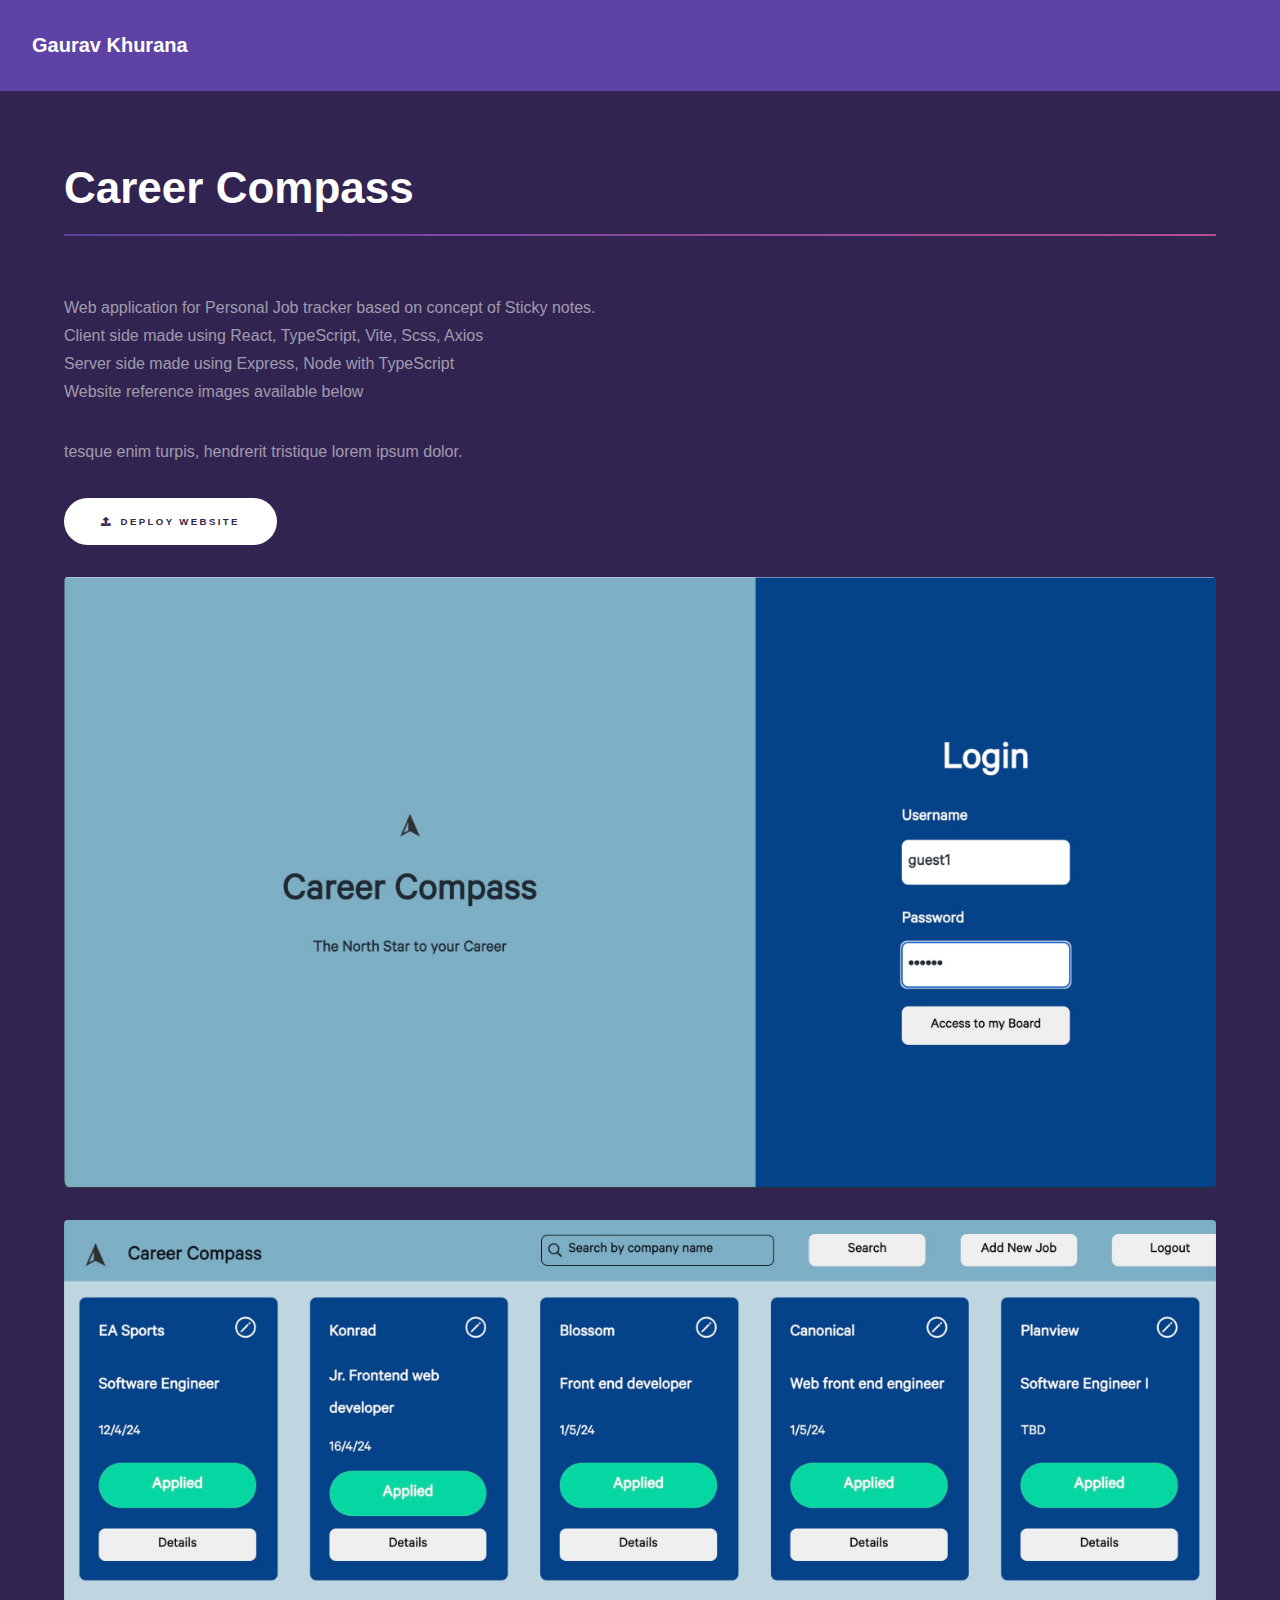
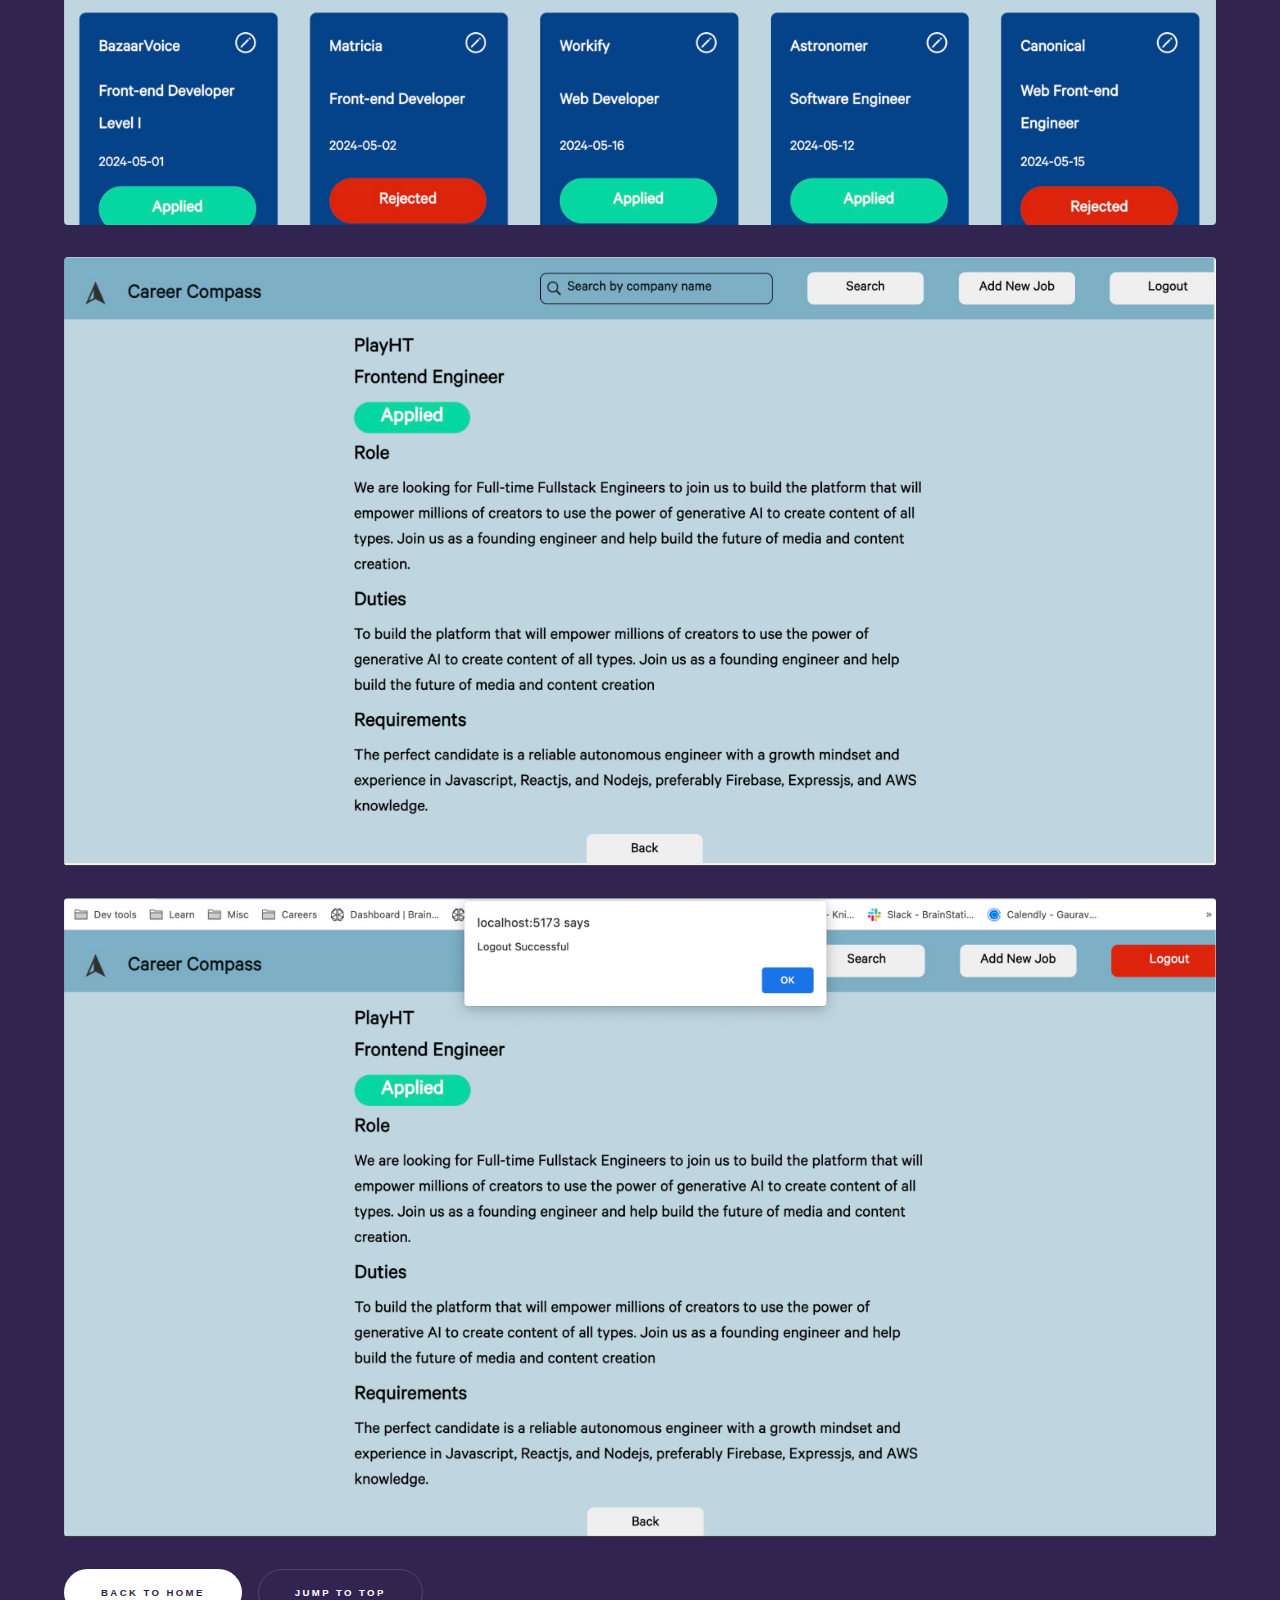
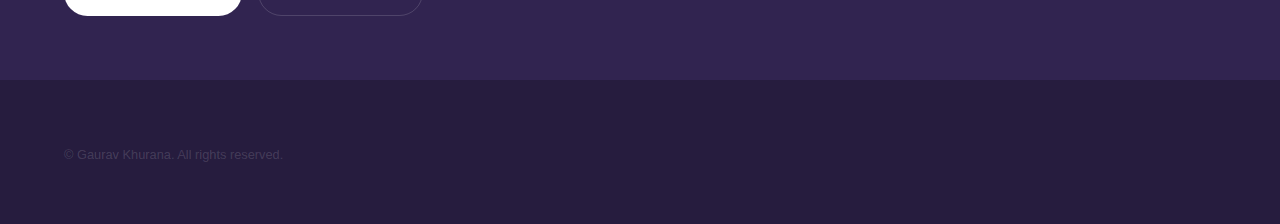
==== commit 97962278: "Code Clean up DONE" ====
--- a/careercompass.html
+++ b/careercompass.html
@@ -1,9 +1,5 @@
 <!DOCTYPE html>
-<!--
-	Hyperspace by HTML5 UP
-	html5up.net | @ajlkn
-	Free for personal and commercial use under the CCA 3.0 license (html5up.net/license)
--->
+
 <html>
   <head>
     <title>Gaurav Khurana</title>
@@ -21,13 +17,7 @@
     <!-- Header -->
     <header id="header">
       <a href="index.html" class="title">Gaurav Khurana</a>
-      <nav>
-        <ul>
-          <li><a href="index.html">Home</a></li>
-          <!-- <li><a href="generic.html" class="active">Generic</a></li>
-          <li><a href="elements.html">Elements</a></li> -->
-        </ul>
-      </nav>
+      
     </header>
 
     <!-- Wrapper -->
@@ -42,24 +32,18 @@
             Client side made using React, TypeScript, Vite, Scss, Axios<br />
             Server side made using Express, Node with TypeScript <br />
             Website reference images available below
-            <!-- Viewable at https://thegamevault-nextjs.netlify.app/ -->
+          
           </p>
-          <!-- <p>
-            Interdum et malesuada fames ac ante ipsum primis in faucibus.
-            Pellentesque venenatis dolor imperdiet dolor mattis sagittis.
-            Praesent rutrum sem diam, vitae egestas enim auctor sit amet.
-            Pellentesque leo mauris, consectetur id ipsum sit amet, fersapien
-            risus, commodo eget turpis at, elementum convallis elit.
-            Pellentesque enim turpis, hendrerit tristique lorem ipsum dolor.
-          </p> -->
+          tesque enim turpis, hendrerit tristique lorem ipsum dolor.
+          </p> 
           <ul class="actions">
-            <!-- <li><a href="#" class="button primary icon solid fa-download">Icon</a></li> -->
+            
             <li>
               <a href="#" class="button primary icon solid fa-upload"
                 >Deploy Website</a
               >
             </li>
-            <!-- <li><a href="#" class="button icon solid fa-save">Icon</a></li> -->
+            
           </ul>
           <span class="image fit">
             <img
@@ -85,39 +69,6 @@
               alt="Career Compass Signout popup"
             />
           </span>
-          <!-- <span class="image fit">
-            <img
-              src="images/TGV Xbox Product page 1.png"
-              alt="TGV Xbox Product Page"
-            />
-          </span>
-          <span class="image fit">
-            <img
-              src="images/TGV Xbox Product page 2.png"
-              alt="TGV Xbox Product Page"
-            />
-          </span>
-          <span class="image fit">
-            <img
-              src="images/TGV Product Details Page 1.png"
-              alt="TGV Game Details Page"
-            />
-          </span>
-          <span class="image fit">
-            <img
-              src="images/TGV Product Details Page 2.png"
-              alt="TGV Game Details Page"
-            />
-          </span>
-          <span class="image fit">
-            <img src="images/TGV Checkout Page.png" alt="TGV Checkout Page" />
-          </span>
-          <span class="image fit">
-            <img
-              src="images/TGV Order Confirmation Page.png"
-              alt="TGV Order Confirmation Page"
-            />
-          </span> -->
 
           <ul class="actions">
             <li>
@@ -134,7 +85,6 @@
       <div class="inner">
         <ul class="menu">
           <li>&copy; Gaurav Khurana. All rights reserved.</li>
-          <!-- <li>Design: <a href="http://html5up.net">HTML5 UP</a></li> -->
         </ul>
       </div>
     </footer>
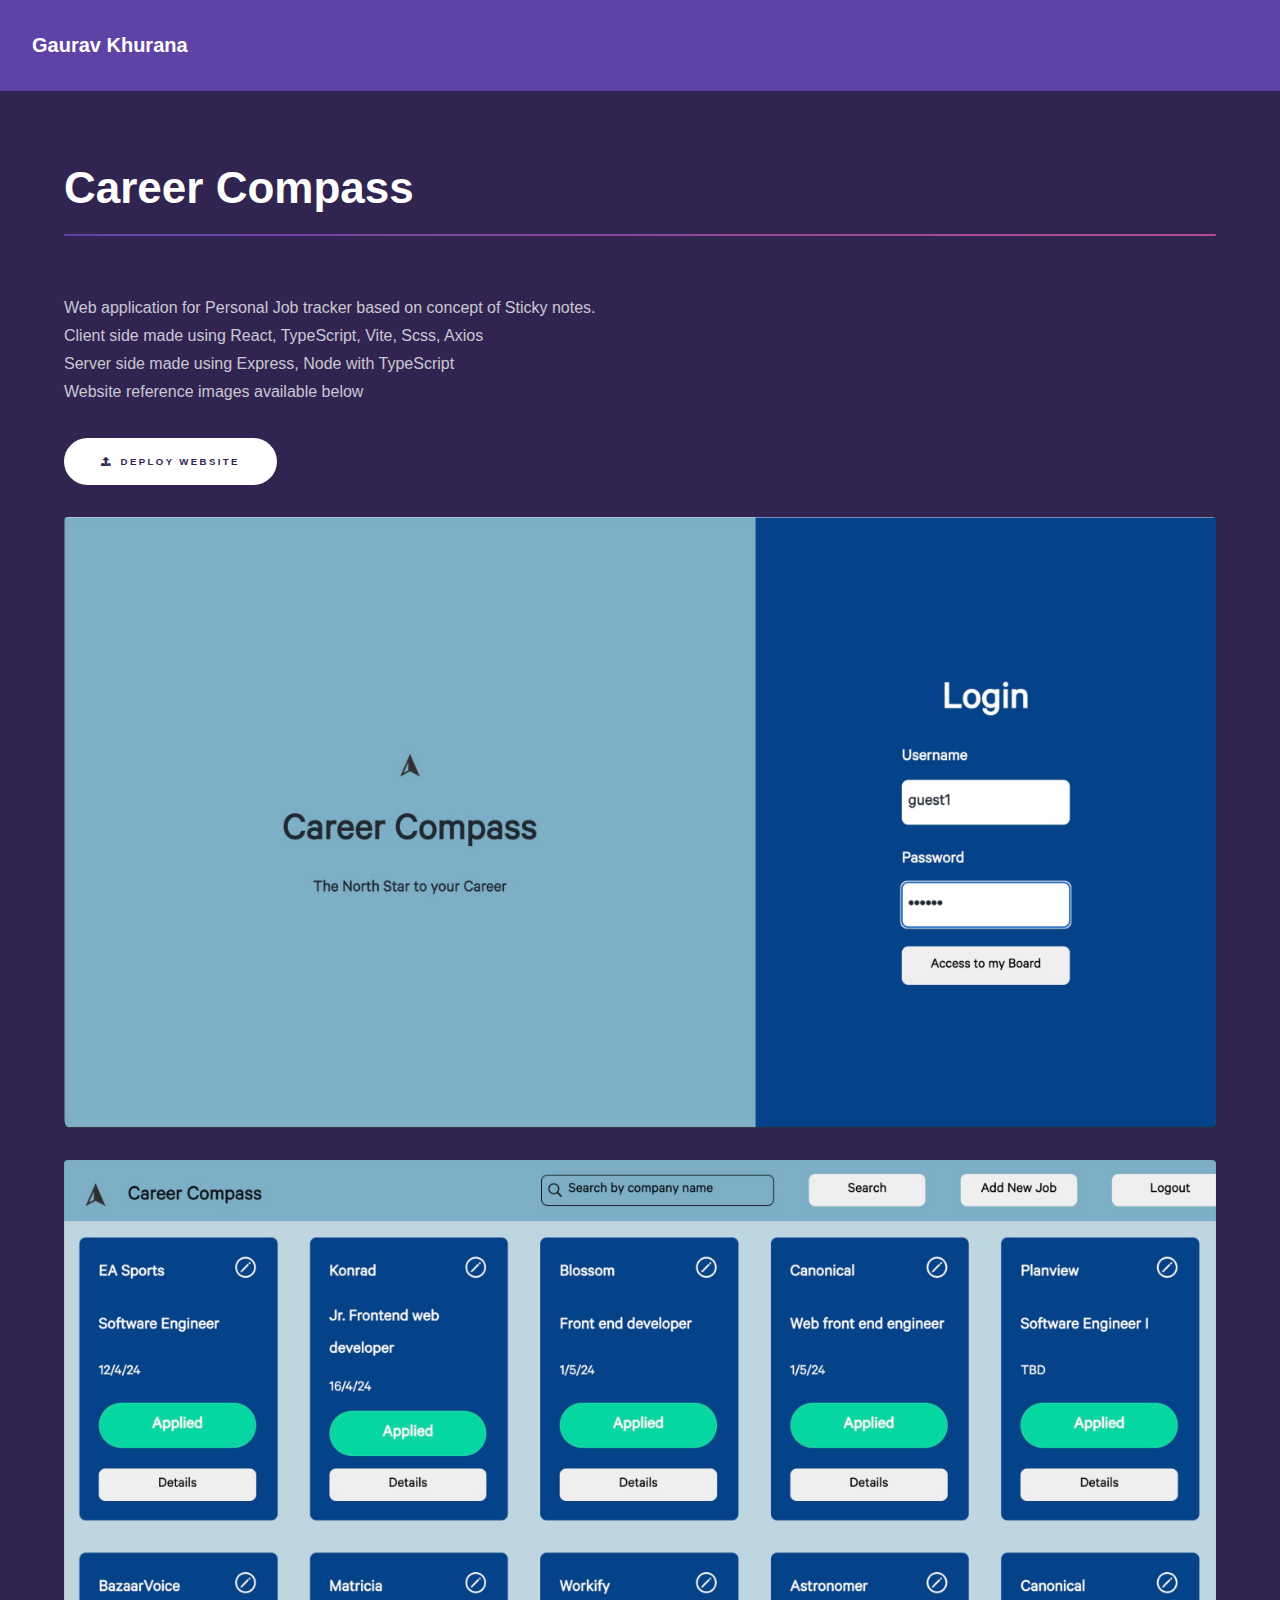
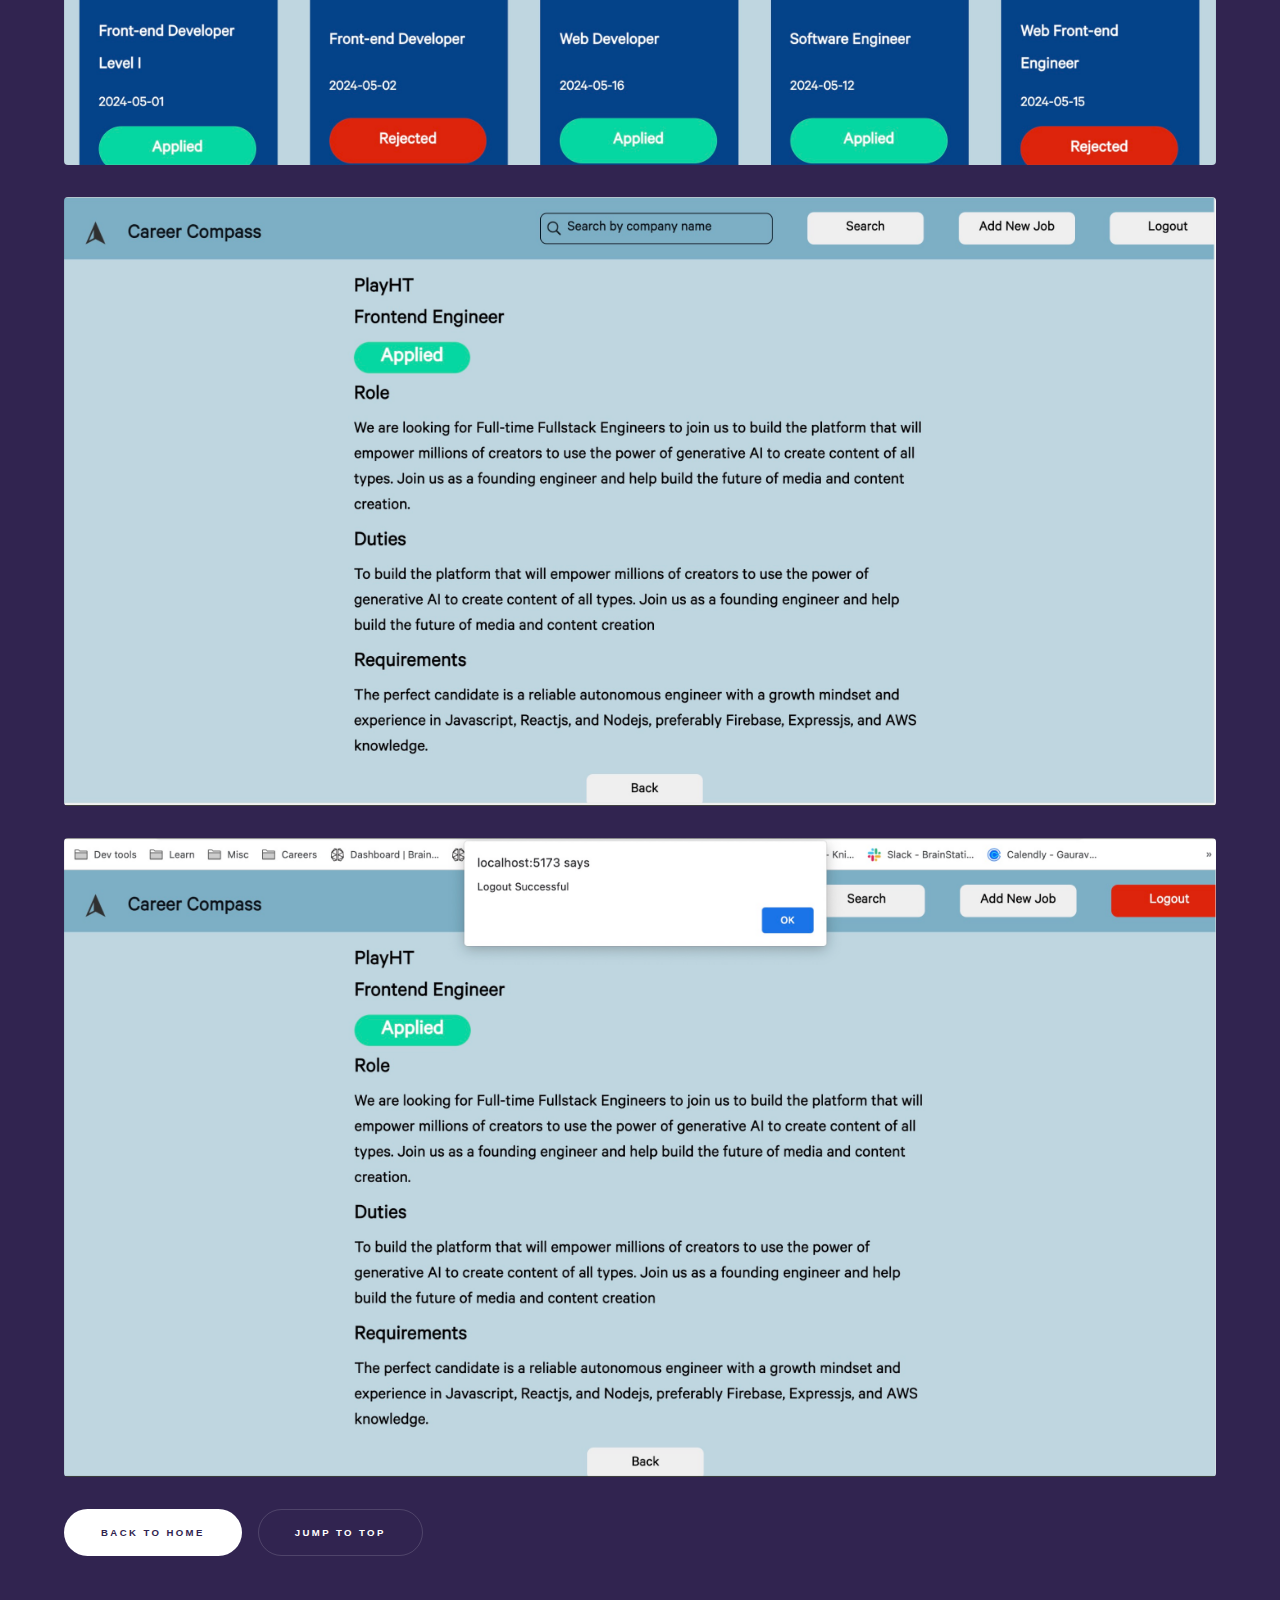
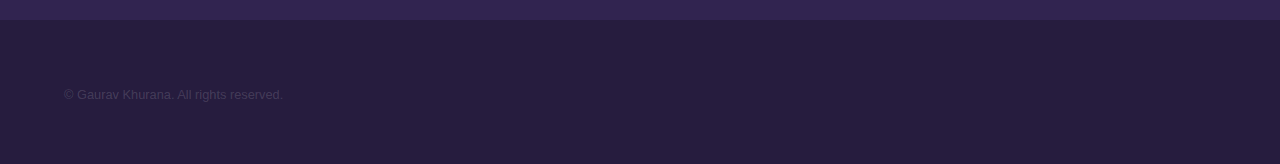
==== commit a8924f6f: "Minor bug fixes DONE" ====
--- a/careercompass.html
+++ b/careercompass.html
@@ -17,7 +17,6 @@
     <!-- Header -->
     <header id="header">
       <a href="index.html" class="title">Gaurav Khurana</a>
-      
     </header>
 
     <!-- Wrapper -->
@@ -32,18 +31,14 @@
             Client side made using React, TypeScript, Vite, Scss, Axios<br />
             Server side made using Express, Node with TypeScript <br />
             Website reference images available below
-          
           </p>
-          tesque enim turpis, hendrerit tristique lorem ipsum dolor.
-          </p> 
+
           <ul class="actions">
-            
             <li>
               <a href="#" class="button primary icon solid fa-upload"
                 >Deploy Website</a
               >
             </li>
-            
           </ul>
           <span class="image fit">
             <img
--- a/assets/css/main.css
+++ b/assets/css/main.css
@@ -209,7 +209,8 @@
 input,
 select,
 textarea {
-  color: rgba(255, 255, 255, 0.55);
+  /* color: rgba(255, 255, 255, 0.55); OLD COLOR FOR TEXT */
+  color: rgba(255, 255, 255, 0.75);
   font-family: Arial, Helvetica, sans-serif;
   font-size: 16.5pt;
   font-weight: normal;
@@ -3316,7 +3317,8 @@
 }
 
 .wrapper.style1 {
-  background-color: #5e42a6;
+  /* background-color: #5e42a6; */ /* OLD COLOR */
+  background-color: #493382;
 }
 
 .wrapper.style1-alt {
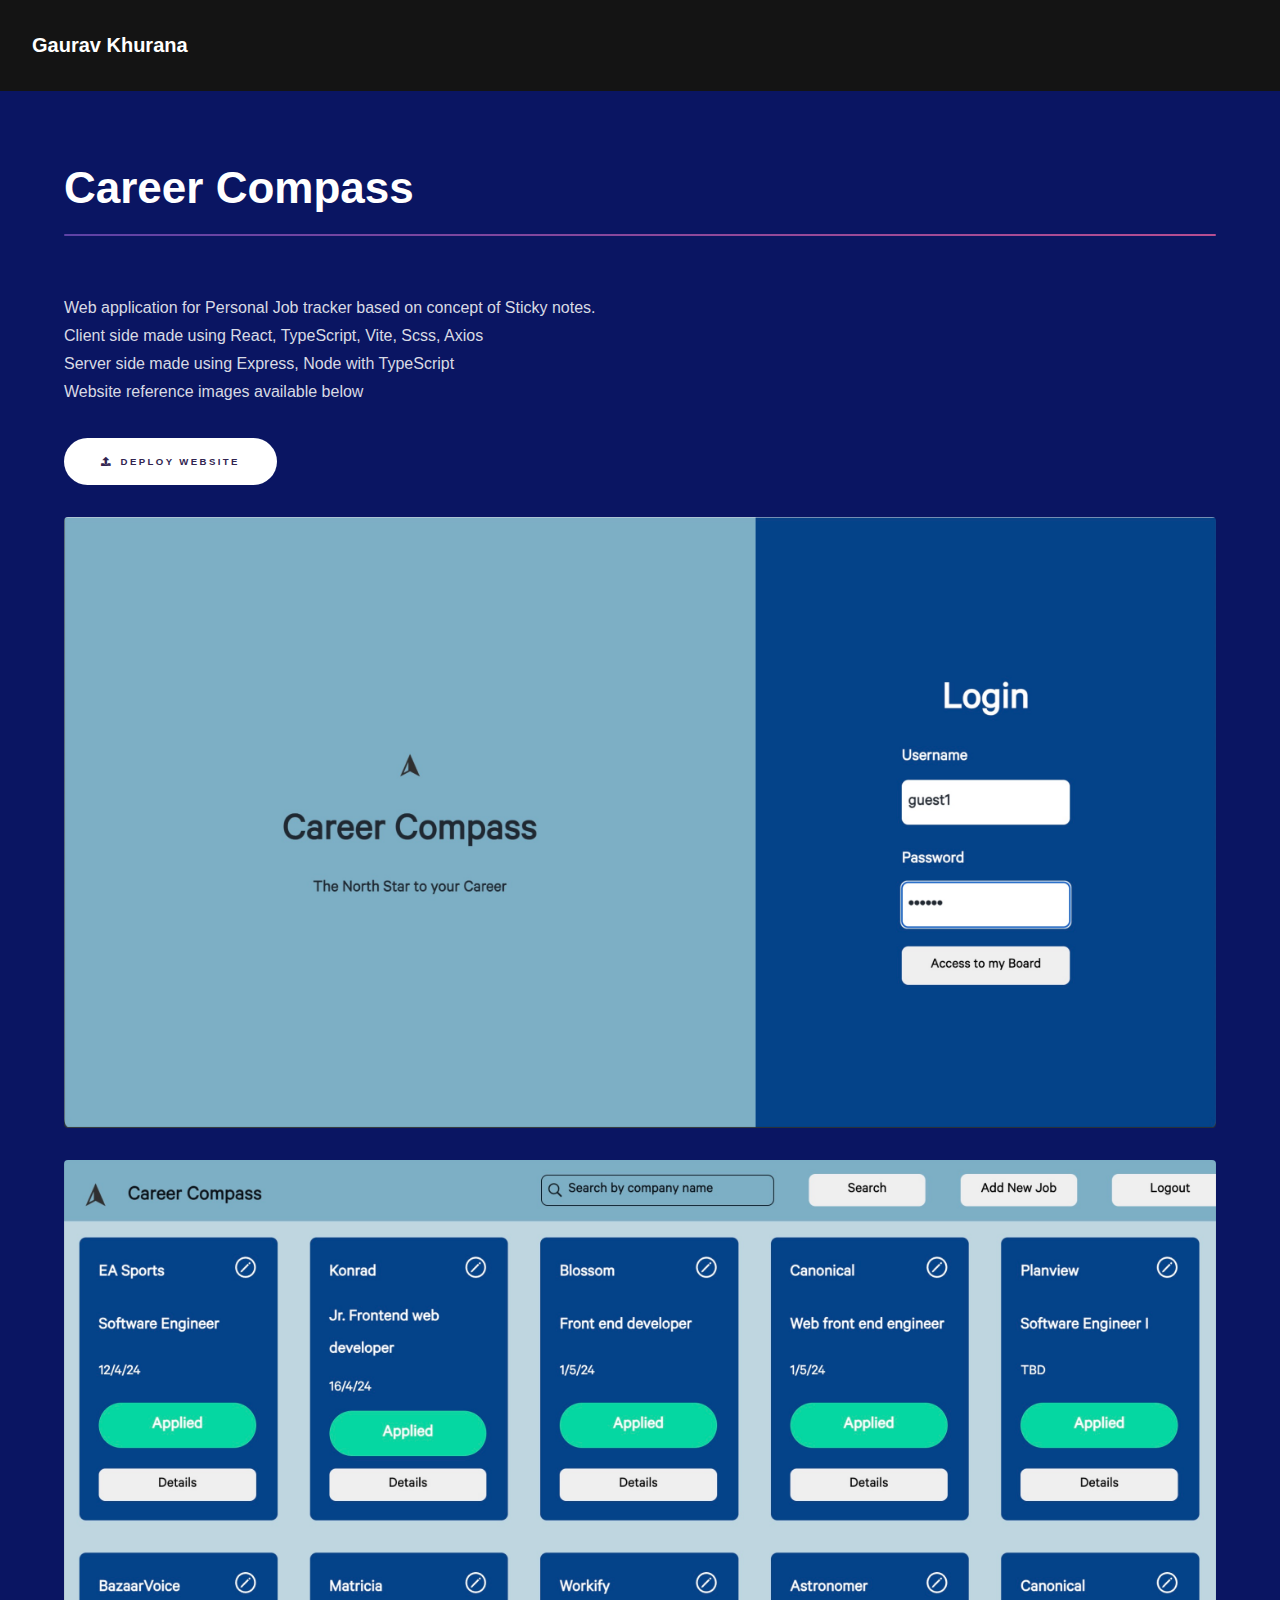
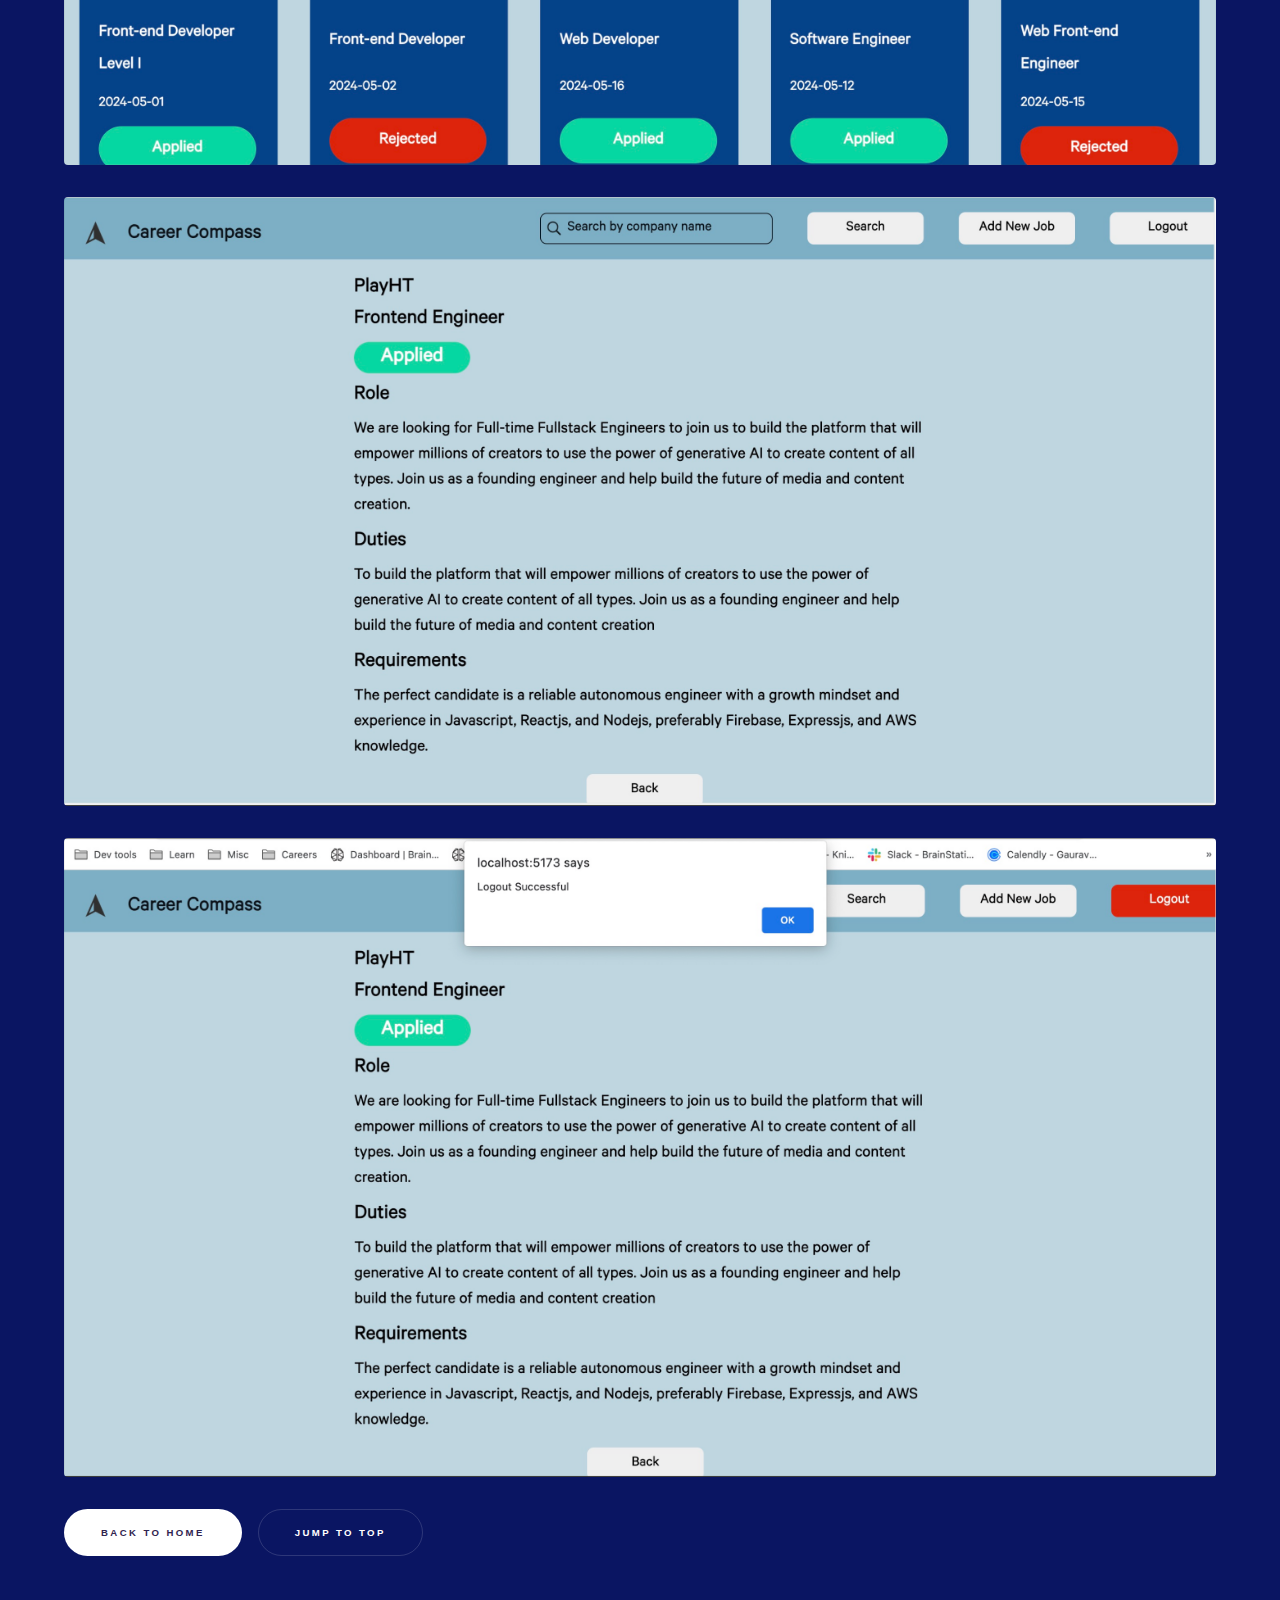
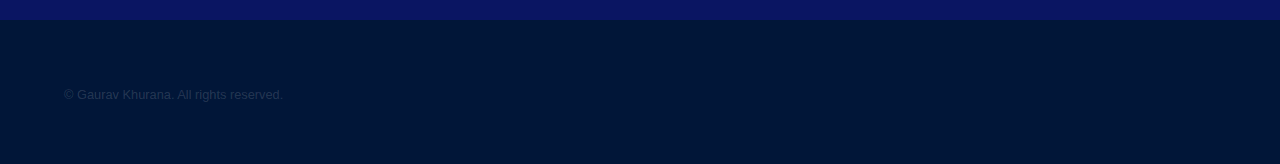
==== commit 2a5cb6be: "Website background colors CHANGED" ====
--- a/careercompass.html
+++ b/careercompass.html
@@ -22,8 +22,8 @@
     <!-- Wrapper -->
     <div id="wrapper">
       <!-- Main -->
-      <section id="main" class="wrapper">
-        <div class="inner">
+      <section id="main" class="wrapper details">
+        <div class="inner details">
           <h1 class="major">Career Compass</h1>
           <p>
             Web application for Personal Job tracker based on concept of Sticky
--- a/assets/css/main.css
+++ b/assets/css/main.css
@@ -210,7 +210,7 @@
 select,
 textarea {
   /* color: rgba(255, 255, 255, 0.55); OLD COLOR FOR TEXT */
-  color: rgba(255, 255, 255, 0.75);
+  color: rgba(255, 255, 255, 0.85);
   font-family: Arial, Helvetica, sans-serif;
   font-size: 16.5pt;
   font-weight: normal;
@@ -2692,11 +2692,14 @@
 .image.fit {
   display: block;
   margin: 0 0 2em 0;
+  width: 80px;
   width: 100%;
 }
 
 .image.fit img {
+  width: 80px;
   width: 100%;
+  /* margin-right: 10px; */
 }
 
 .image.main {
@@ -2921,6 +2924,11 @@
 ul.icons li > a .label,
 ul.icons li > span .label {
   display: none;
+}
+
+.icon__tech {
+  width: 100px;
+  height: 80px;
 }
 
 /* Menu */
@@ -3314,19 +3322,24 @@
 
 .wrapper.alt {
   background-color: #261c3e;
+  background-color: #011638;
 }
 
 .wrapper.style1 {
   /* background-color: #5e42a6; */ /* OLD COLOR */
   background-color: #493382;
+  background-color: #011638;
 }
 
 .wrapper.style1-alt {
   background-color: #493382;
+  background-color: #0d21a1;
+  background-color: #0a1562;
 }
 
 .wrapper.style2 {
   background-color: #5052b5;
+  background-color: #0a1562;
 }
 
 .wrapper.style2-alt {
@@ -3335,10 +3348,15 @@
 
 .wrapper.style3 {
   background-color: #b74e91;
+  background-color: #011638;
 }
 
 .wrapper.style3-alt {
   background-color: #953d75;
+}
+.details {
+  background-color: #011638;
+  background-color: #0a1562;
 }
 
 .wrapper.fullscreen {
@@ -3445,6 +3463,7 @@
   display: -ms-flex;
   display: flex;
   background-color: #5e42a6;
+  background-color: #141414;
   cursor: default;
   padding: 1.75em 2em;
 }
@@ -3589,6 +3608,7 @@
 #sidebar {
   padding: 2.5em 2.5em 0.5em 2.5em;
   background: #312450;
+  background: #141414;
   cursor: default;
   height: 100vh;
   left: 0;
